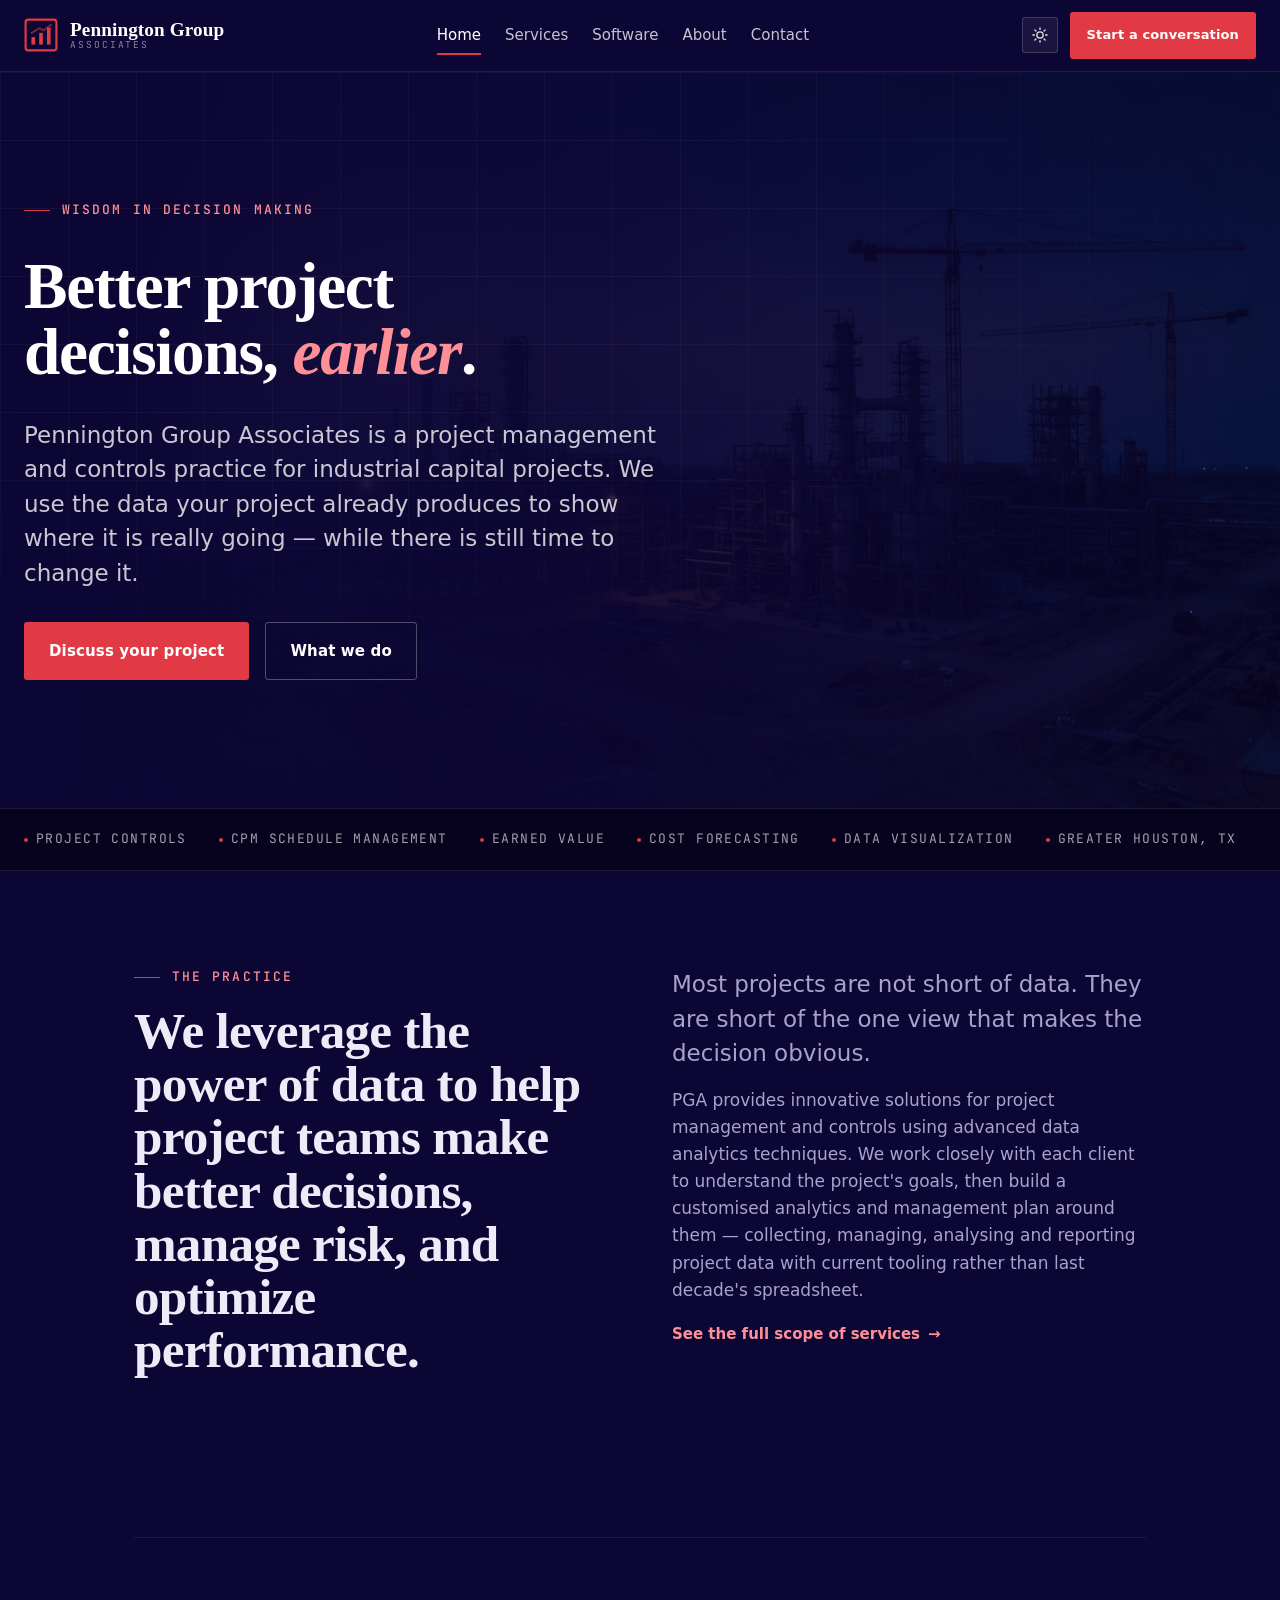
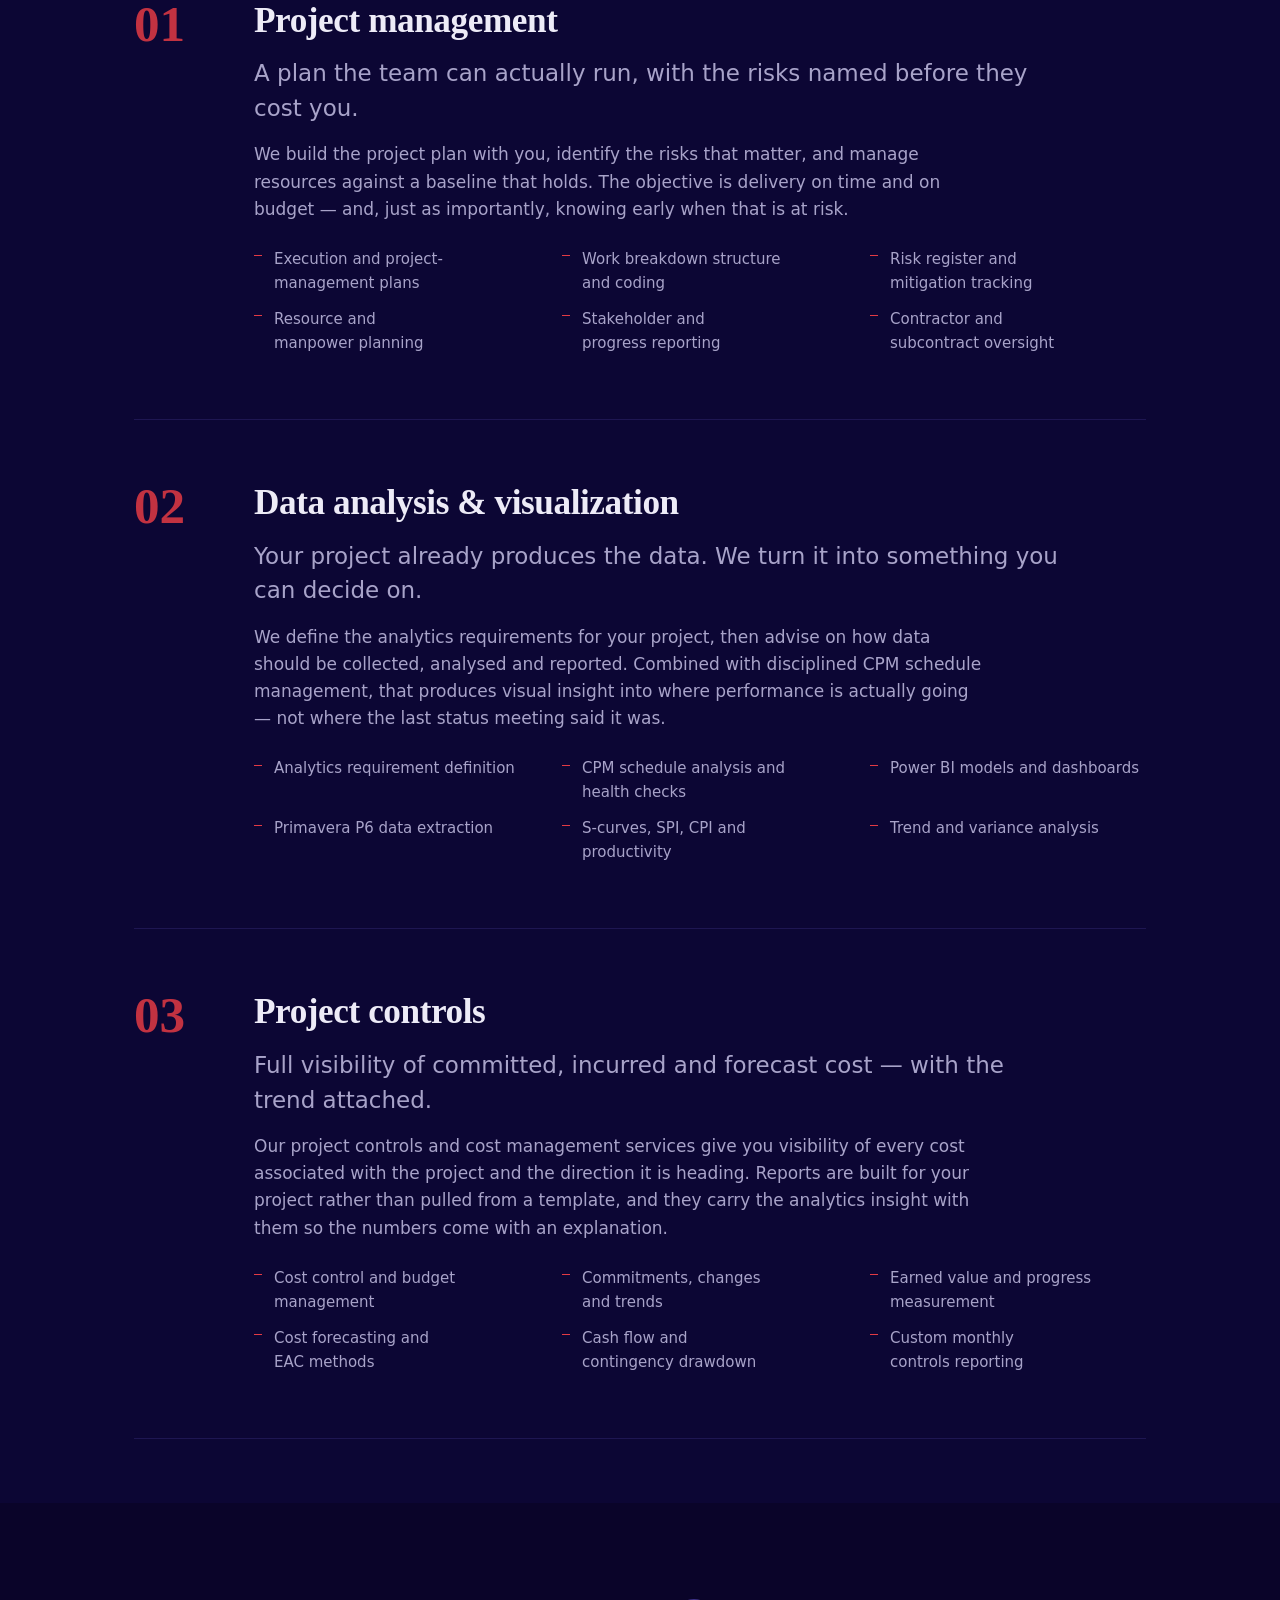
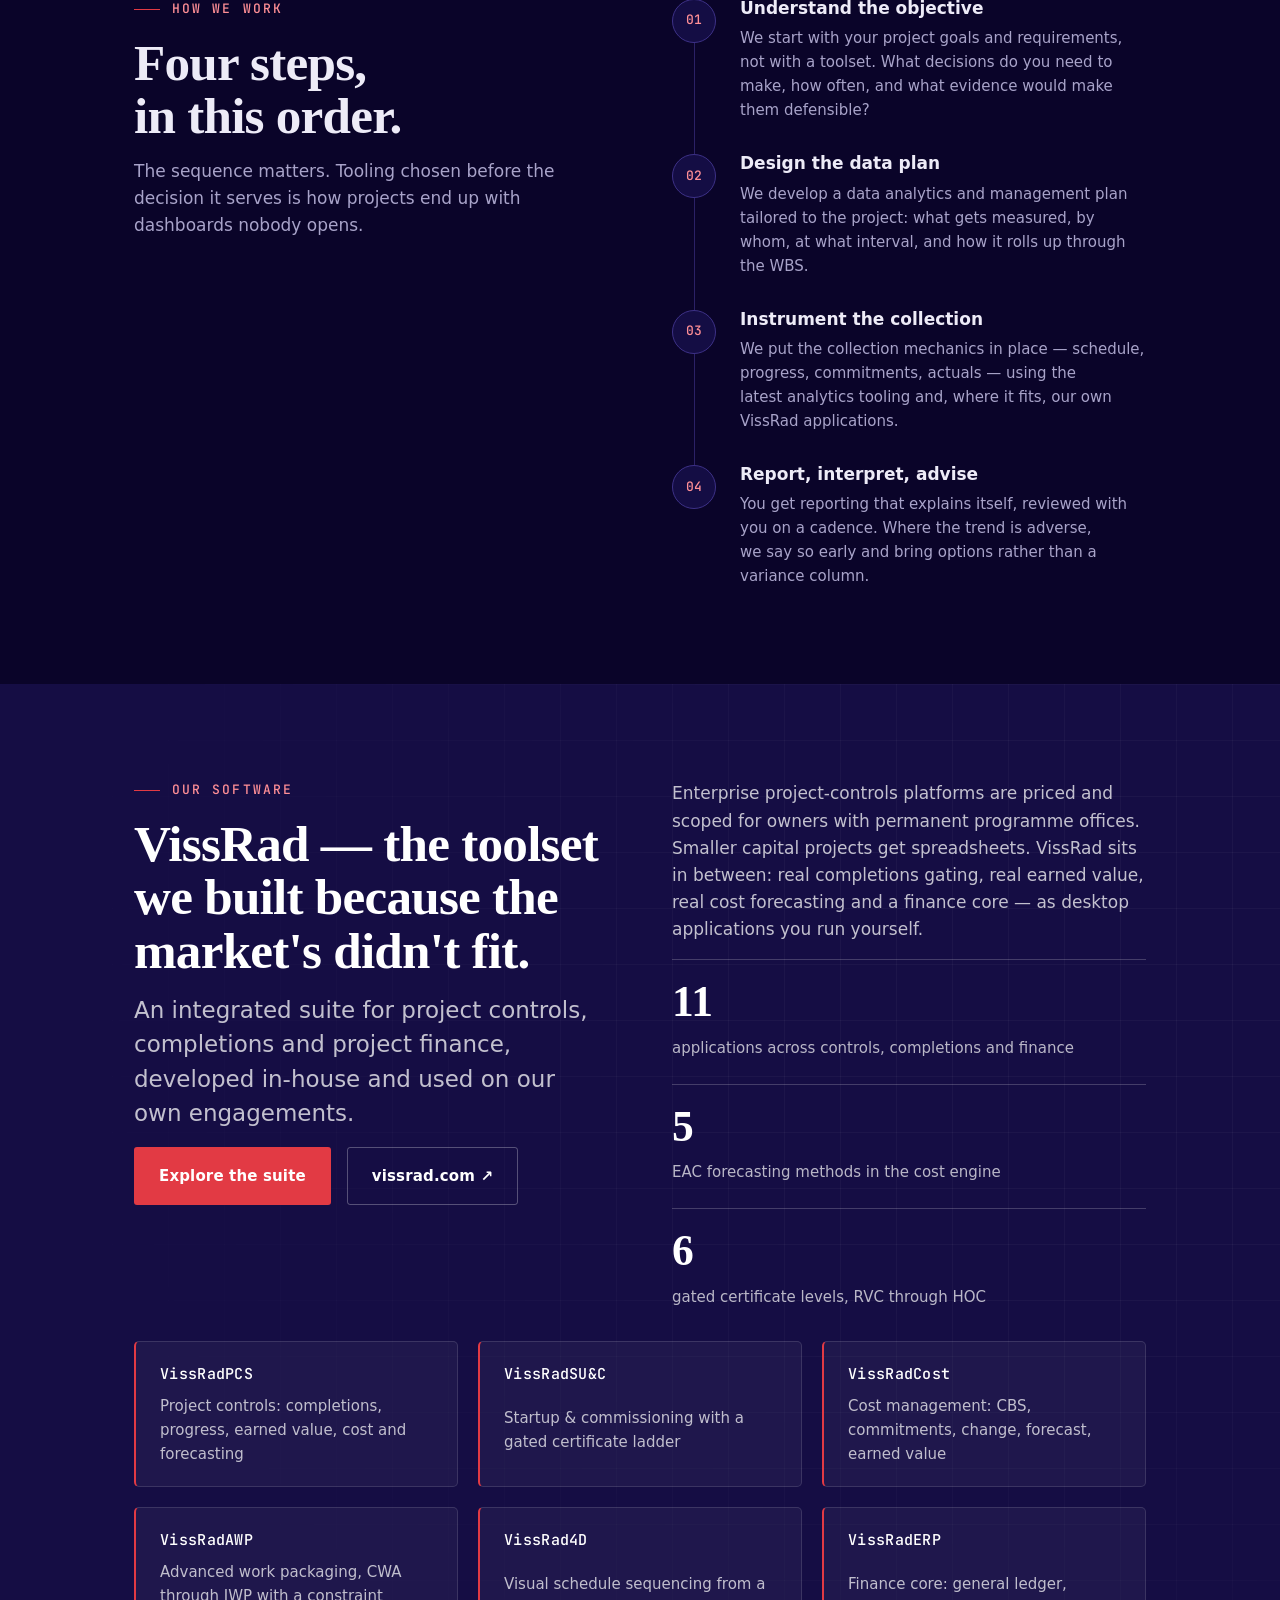
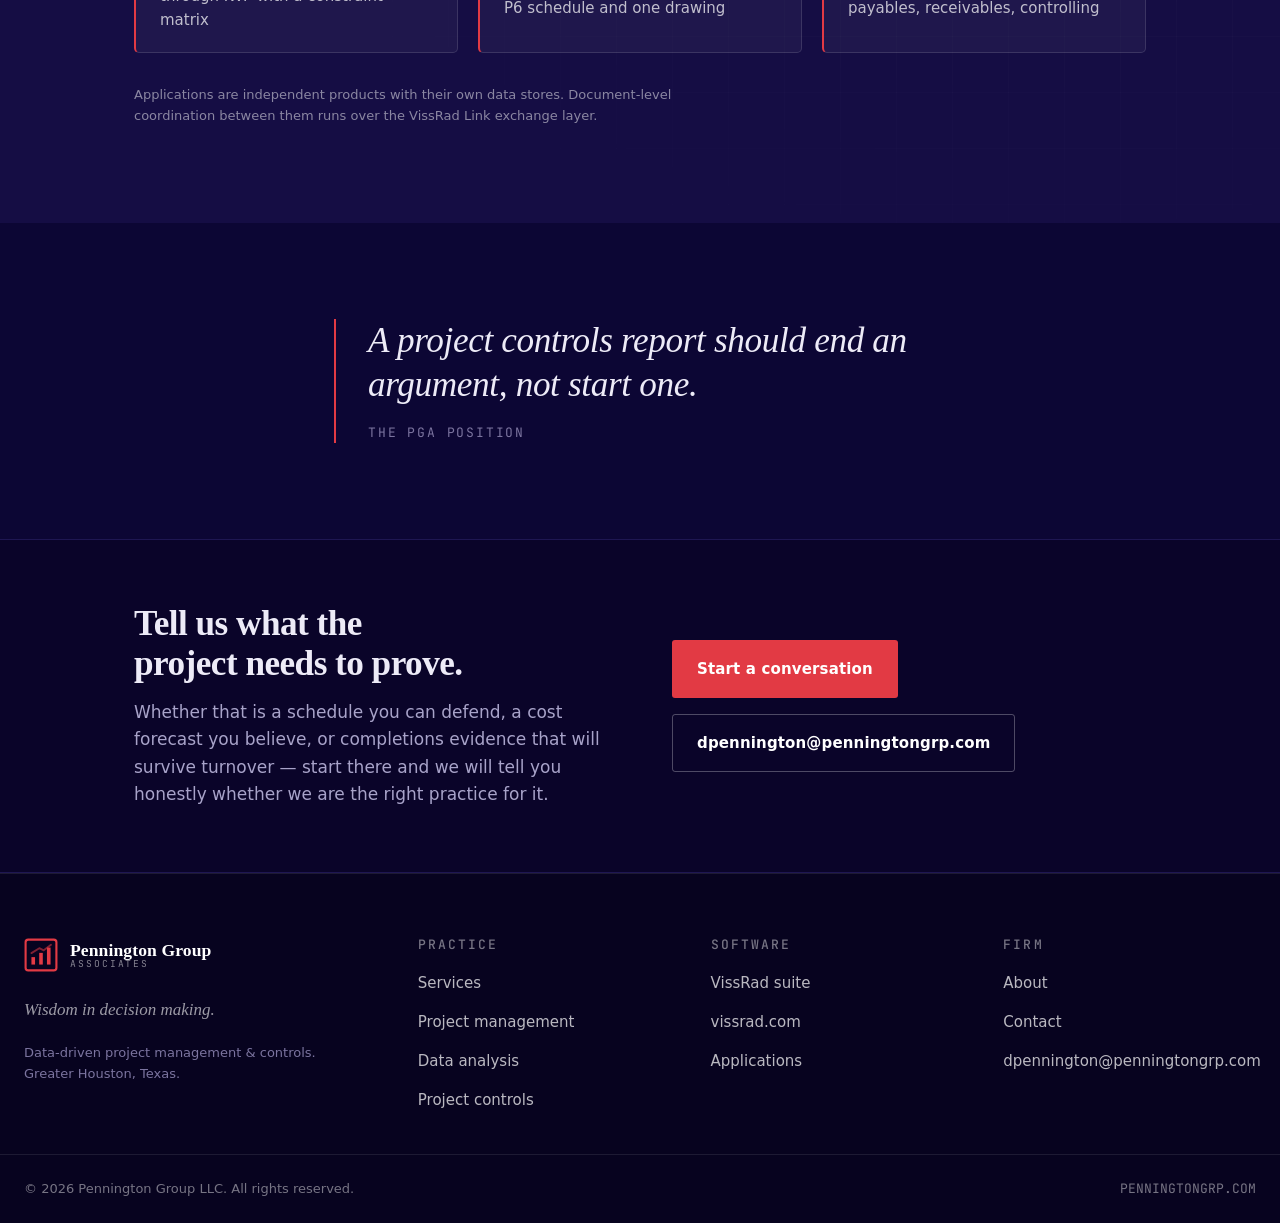
==== index.html @ a00de7aa "Rebuild penningtongrp.com: navy/serif editorial identity, five pages, VissRad section" ====
<!DOCTYPE html>
<html lang="en" data-theme="dark">
<head>
<meta charset="utf-8">
<meta name="viewport" content="width=device-width, initial-scale=1">
<title>Pennington Group Associates — Data-driven project management &amp; controls</title>
<meta name="description" content="Project management, project controls and data analytics for industrial capital projects. Earned value, CPM schedule management, cost forecasting and custom reporting. Greater Houston, Texas.">
<meta name="author" content="Pennington Group Associates">
<meta name="theme-color" content="#0c0634">
<link rel="icon" href="favicon.svg" type="image/svg+xml">
<link rel="canonical" href="https://penningtongrp.com/">
<meta property="og:type" content="website">
<meta property="og:site_name" content="Pennington Group Associates">
<meta property="og:title" content="Pennington Group Associates — Data-driven project management &amp; controls">
<meta property="og:description" content="Project management, project controls and data analytics for industrial capital projects. Earned value, CPM schedule management, cost forecasting and custom reporting. Greater Houston, Texas.">
<meta property="og:url" content="https://penningtongrp.com/">
<meta name="twitter:card" content="summary_large_image">
<script>try{var t=localStorage.getItem('pga-theme');if(t==='light'||t==='dark')document.documentElement.setAttribute('data-theme',t);}catch(e){}</script>
<link rel="preconnect" href="https://api.fontshare.com" crossorigin>
<link rel="preconnect" href="https://fonts.googleapis.com">
<link rel="preconnect" href="https://fonts.gstatic.com" crossorigin>
<link href="https://api.fontshare.com/v2/css?f[]=boska@500,501,700,701&f[]=satoshi@400,500,700&display=swap" rel="stylesheet">
<link href="https://fonts.googleapis.com/css2?family=JetBrains+Mono:wght@400;500&display=swap" rel="stylesheet">
<link rel="stylesheet" href="assets/css/base.css">
<link rel="stylesheet" href="assets/css/style.css">
</head>
<body>
<a class="sr-only" href="#main">Skip to content</a>
<header class="header">
  <div class="wrap header__inner">
    <a class="logo" href="index.html" aria-label="Pennington Group Associates — home">
      <svg class="logo__mark" viewBox="0 0 32 32" fill="none" aria-hidden="true"><rect x="1.5" y="1.5" width="29" height="29" rx="2.5" stroke="currentColor" stroke-width="2"/><rect x="7" y="18" width="3.4" height="7" fill="currentColor"/><rect x="14.3" y="14" width="3.4" height="11" fill="currentColor"/><rect x="21.6" y="9" width="3.4" height="16" fill="currentColor"/><path d="M7 14.2 14.4 9.6 18.6 11.6 25.4 6.4" stroke="currentColor" stroke-width="1.8" stroke-linecap="round" stroke-linejoin="round" opacity="0.55"/></svg>
      <span class="logo__type">
        <span class="logo__name">Pennington Group</span>
        <span class="logo__sub">Associates</span>
      </span>
    </a>
    <nav class="nav" aria-label="Primary"><a href="index.html" aria-current="page">Home</a><a href="services.html">Services</a><a href="software.html">Software</a><a href="about.html">About</a><a href="contact.html">Contact</a></nav>
    <div class="header__actions">
      <button class="icon-btn" type="button" data-theme-toggle aria-label="Switch between dark and light theme"><svg width="17" height="17" viewBox="0 0 24 24" fill="none" stroke="currentColor" stroke-width="2" stroke-linecap="round" aria-hidden="true"><circle cx="12" cy="12" r="4.2"/><path d="M12 2v2.4M12 19.6V22M2 12h2.4M19.6 12H22M4.9 4.9l1.7 1.7M17.4 17.4l1.7 1.7M19.1 4.9l-1.7 1.7M6.6 17.4l-1.7 1.7"/></svg></button>
      <button class="icon-btn burger" type="button" data-burger aria-expanded="false" aria-label="Open menu">
        <svg width="17" height="17" viewBox="0 0 24 24" fill="none" stroke="currentColor" stroke-width="2" stroke-linecap="round" aria-hidden="true"><path d="M3 6h18M3 12h18M3 18h18"/></svg>
      </button>
      <a class="btn btn--primary btn--sm" href="contact.html">Start a conversation</a>
    </div>
  </div>
  <div class="drawer" data-drawer data-open="false">
    <div class="wrap">
      <a href="index.html" aria-current="page">Home</a><a href="services.html">Services</a><a href="software.html">Software</a><a href="about.html">About</a><a href="contact.html">Contact</a>
      <a class="btn btn--primary" href="contact.html">Start a conversation</a>
    </div>
  </div>
</header>
<main id="main">

<section class="hero">
  <div class="hero__media"><img src="assets/img/hero.jpg" alt="" width="1600" height="900" fetchpriority="high"></div>
  <div class="wrap">
    <div class="hero__inner">
      <p class="eyebrow">Wisdom in decision making</p>
      <h1 class="hero__title">Better project decisions, <em>earlier</em>.</h1>
      <p class="hero__lede">Pennington Group Associates is a project management and controls
        practice for industrial capital projects. We use the data your project already
        produces to show where it is really going — while there is still time to change it.</p>
      <div class="hero__cta">
        <a class="btn btn--primary" href="contact.html">Discuss your project</a>
        <a class="btn btn--ghost" href="services.html">What we do</a>
      </div>
    </div>
  </div>
</section>

<div class="specstrip">
  <div class="wrap specstrip__inner">
    <span>Project controls</span>
    <span>CPM schedule management</span>
    <span>Earned value</span>
    <span>Cost forecasting</span>
    <span>Data visualization</span>
    <span>Greater Houston, TX</span>
  </div>
</div>

<section class="section">
  <div class="wrap wrap--default split split--top">
    <div class="stack reveal">
      <p class="eyebrow">The practice</p>
      <h2 class="h-1">We leverage the power of data to help project teams make better
        decisions, manage risk, and optimize performance.</h2>
    </div>
    <div class="stack reveal">
      <p class="lede">Most projects are not short of data. They are short of the one view that
        makes the decision obvious.</p>
      <p class="body-muted">PGA provides innovative solutions for project management and controls
        using advanced data analytics techniques. We work closely with each client to understand
        the project's goals, then build a customised analytics and management plan around them —
        collecting, managing, analysing and reporting project data with current tooling rather
        than last decade's spreadsheet.</p>
      <p><a class="arrow-link" href="services.html">See the full scope of services</a></p>
    </div>
  </div>
</section>

<section class="section--tight">
  <div class="wrap wrap--default">
    <div class="pillars">
      <article class="pillar reveal" id="project-management">
        <div class="pillar__num mono">01</div>
        <div class="pillar__body">
          <h2 class="pillar__title">Project management</h2>
          <p class="lede measure-tight">A plan the team can actually run, with the risks named before they cost you.</p>
          <p class="body-muted measure">We build the project plan with you, identify the risks that matter, and manage resources against a baseline that holds. The objective is delivery on time and on budget — and, just as importantly, knowing early when that is at risk.</p>
          <ul class="pillar__list" role="list"><li>Execution and project-management plans</li><li>Work breakdown structure and coding</li><li>Risk register and mitigation tracking</li><li>Resource and manpower planning</li><li>Stakeholder and progress reporting</li><li>Contractor and subcontract oversight</li></ul>
        </div>
      </article>
      <article class="pillar reveal" id="analytics">
        <div class="pillar__num mono">02</div>
        <div class="pillar__body">
          <h2 class="pillar__title">Data analysis &amp; visualization</h2>
          <p class="lede measure-tight">Your project already produces the data. We turn it into something you can decide on.</p>
          <p class="body-muted measure">We define the analytics requirements for your project, then advise on how data should be collected, analysed and reported. Combined with disciplined CPM schedule management, that produces visual insight into where performance is actually going — not where the last status meeting said it was.</p>
          <ul class="pillar__list" role="list"><li>Analytics requirement definition</li><li>CPM schedule analysis and health checks</li><li>Power BI models and dashboards</li><li>Primavera P6 data extraction</li><li>S-curves, SPI, CPI and productivity</li><li>Trend and variance analysis</li></ul>
        </div>
      </article>
      <article class="pillar reveal" id="controls">
        <div class="pillar__num mono">03</div>
        <div class="pillar__body">
          <h2 class="pillar__title">Project controls</h2>
          <p class="lede measure-tight">Full visibility of committed, incurred and forecast cost — with the trend attached.</p>
          <p class="body-muted measure">Our project controls and cost management services give you visibility of every cost associated with the project and the direction it is heading. Reports are built for your project rather than pulled from a template, and they carry the analytics insight with them so the numbers come with an explanation.</p>
          <ul class="pillar__list" role="list"><li>Cost control and budget management</li><li>Commitments, changes and trends</li><li>Earned value and progress measurement</li><li>Cost forecasting and EAC methods</li><li>Cash flow and contingency drawdown</li><li>Custom monthly controls reporting</li></ul>
        </div>
      </article>
    </div>
  </div>
</section>

<section class="section section--panel">
  <div class="wrap wrap--default split split--top">
    <div class="stack reveal">
      <p class="eyebrow">How we work</p>
      <h2 class="h-1">Four steps, in this order.</h2>
      <p class="body-muted measure">The sequence matters. Tooling chosen before the decision it
        serves is how projects end up with dashboards nobody opens.</p>
    </div>
    <div class="steps">
        <div class="step reveal">
          <div class="step__marker"><div class="step__dot">01</div></div>
          <div class="step__body">
            <h3 class="step__title">Understand the objective</h3>
            <p class="small measure">We start with your project goals and requirements, not with a toolset. What decisions do you need to make, how often, and what evidence would make them defensible?</p>
          </div>
        </div>
        <div class="step reveal">
          <div class="step__marker"><div class="step__dot">02</div></div>
          <div class="step__body">
            <h3 class="step__title">Design the data plan</h3>
            <p class="small measure">We develop a data analytics and management plan tailored to the project: what gets measured, by whom, at what interval, and how it rolls up through the WBS.</p>
          </div>
        </div>
        <div class="step reveal">
          <div class="step__marker"><div class="step__dot">03</div></div>
          <div class="step__body">
            <h3 class="step__title">Instrument the collection</h3>
            <p class="small measure">We put the collection mechanics in place — schedule, progress, commitments, actuals — using the latest analytics tooling and, where it fits, our own VissRad applications.</p>
          </div>
        </div>
        <div class="step reveal">
          <div class="step__marker"><div class="step__dot">04</div></div>
          <div class="step__body">
            <h3 class="step__title">Report, interpret, advise</h3>
            <p class="small measure">You get reporting that explains itself, reviewed with you on a cadence. Where the trend is adverse, we say so early and bring options rather than a variance column.</p>
          </div>
        </div>
    </div>
  </div>
</section>

<section class="band section">
  <div class="wrap wrap--default stack-lg">
    <div class="split split--top">
      <div class="stack reveal">
        <p class="eyebrow">Our software</p>
        <h2 class="h-1">VissRad — the toolset we built because the market's didn't fit.</h2>
        <p class="lede">An integrated suite for project controls, completions and project
          finance, developed in-house and used on our own engagements.</p>
        <div class="btn-row">
          <a class="btn btn--primary" href="software.html">Explore the suite</a>
          <a class="btn btn--ghost" href="https://vissrad.com" rel="noopener">vissrad.com &nearr;</a>
        </div>
      </div>
      <div class="stack reveal">
        <p class="body-muted">Enterprise project-controls platforms are priced and scoped for
          owners with permanent programme offices. Smaller capital projects get spreadsheets.
          VissRad sits in between: real completions gating, real earned value, real cost
          forecasting and a finance core — as desktop applications you run yourself.</p>
        <div class="grid grid-3" style="gap:var(--space-6)">
          <div class="stat"><div class="stat__num">11</div><div class="stat__label">applications across controls, completions and finance</div></div>
          <div class="stat"><div class="stat__num">5</div><div class="stat__label">EAC forecasting methods in the cost engine</div></div>
          <div class="stat"><div class="stat__num">6</div><div class="stat__label">gated certificate levels, RVC through HOC</div></div>
        </div>
      </div>
    </div>
    <div class="mods reveal">
      <div class="mod"><span class="mod__name">VissRadPCS</span><span class="mod__role">Project controls: completions, progress, earned value, cost and forecasting</span></div>
      <div class="mod"><span class="mod__name">VissRadSU&amp;C</span><span class="mod__role">Startup &amp; commissioning with a gated certificate ladder</span></div>
      <div class="mod"><span class="mod__name">VissRadCost</span><span class="mod__role">Cost management: CBS, commitments, change, forecast, earned value</span></div>
      <div class="mod"><span class="mod__name">VissRadAWP</span><span class="mod__role">Advanced work packaging, CWA through IWP with a constraint matrix</span></div>
      <div class="mod"><span class="mod__name">VissRad4D</span><span class="mod__role">Visual schedule sequencing from a P6 schedule and one drawing</span></div>
      <div class="mod"><span class="mod__name">VissRadERP</span><span class="mod__role">Finance core: general ledger, payables, receivables, controlling</span></div>
    </div>
    <p class="tiny reveal">Applications are independent products with their own data stores.
      Document-level coordination between them runs over the VissRad Link exchange layer.</p>
  </div>
</section>

<section class="section">
  <div class="wrap wrap--narrow reveal">
    <div class="quote">
      <p class="quote__text">A project controls report should end an argument, not start one.</p>
      <p class="quote__who">The PGA position</p>
    </div>
  </div>
</section>

<section class="cta section--tight">
  <div class="wrap wrap--default split">
    <div class="stack reveal">
      <h2 class="h-2">Tell us what the project needs to prove.</h2>
      <p class="body-muted">Whether that is a schedule you can defend, a cost forecast you
        believe, or completions evidence that will survive turnover — start there and we will
        tell you honestly whether we are the right practice for it.</p>
    </div>
    <div class="btn-row reveal" style="align-items:center">
      <a class="btn btn--primary" href="contact.html">Start a conversation</a>
      <a class="btn btn--ghost" href="mailto:dpennington@penningtongrp.com">dpennington@penningtongrp.com</a>
    </div>
  </div>
</section>

</main>
<footer class="footer">
  <div class="wrap footer__grid">
    <div>
      <a class="logo" href="index.html" aria-label="Pennington Group Associates — home">
        <svg class="logo__mark" viewBox="0 0 32 32" fill="none" aria-hidden="true"><rect x="1.5" y="1.5" width="29" height="29" rx="2.5" stroke="currentColor" stroke-width="2"/><rect x="7" y="18" width="3.4" height="7" fill="currentColor"/><rect x="14.3" y="14" width="3.4" height="11" fill="currentColor"/><rect x="21.6" y="9" width="3.4" height="16" fill="currentColor"/><path d="M7 14.2 14.4 9.6 18.6 11.6 25.4 6.4" stroke="currentColor" stroke-width="1.8" stroke-linecap="round" stroke-linejoin="round" opacity="0.55"/></svg>
        <span class="logo__type">
          <span class="logo__name">Pennington Group</span>
          <span class="logo__sub">Associates</span>
        </span>
      </a>
      <p class="footer__tag">Wisdom in decision making.</p>
      <p class="tiny" style="margin-top:var(--space-5)">Data-driven project management &amp; controls.<br>Greater Houston, Texas.</p>
    </div>
    <div>
      <h4>Practice</h4>
      <ul role="list">
        <li><a href="services.html">Services</a></li>
        <li><a href="services.html#project-management">Project management</a></li>
        <li><a href="services.html#analytics">Data analysis</a></li>
        <li><a href="services.html#controls">Project controls</a></li>
      </ul>
    </div>
    <div>
      <h4>Software</h4>
      <ul role="list">
        <li><a href="software.html">VissRad suite</a></li>
        <li><a href="https://vissrad.com" rel="noopener">vissrad.com</a></li>
        <li><a href="software.html#modules">Applications</a></li>
      </ul>
    </div>
    <div>
      <h4>Firm</h4>
      <ul role="list">
        <li><a href="about.html">About</a></li>
        <li><a href="contact.html">Contact</a></li>
        <li><a href="mailto:dpennington@penningtongrp.com">dpennington@penningtongrp.com</a></li>
      </ul>
    </div>
  </div>
  <div class="wrap footer__base">
    <span>&copy; 2026 Pennington Group LLC. All rights reserved.</span>
    <span class="mono">PENNINGTONGRP.COM</span>
  </div>
</footer>
<script src="assets/js/main.js" defer></script>
</body>
</html>
---- assets/css/base.css ----
/* base.css — Pennington Group Associates */
*,
*::before,
*::after { box-sizing: border-box; margin: 0; padding: 0; }

html {
  -moz-text-size-adjust: none;
  -webkit-text-size-adjust: none;
  text-size-adjust: none;
  -webkit-font-smoothing: antialiased;
  -moz-osx-font-smoothing: grayscale;
  text-rendering: optimizeLegibility;
  scroll-behavior: smooth;
  scroll-padding-top: var(--space-20);
}

body {
  min-height: 100dvh;
  line-height: 1.6;
  font-family: var(--font-body, sans-serif);
  font-size: var(--text-base);
  color: var(--color-text);
  background-color: var(--color-bg);
  overflow-x: hidden;
}

img, picture, video, canvas, svg { display: block; max-width: 100%; height: auto; }
ul[role='list'], ol[role='list'] { list-style: none; }
input, button, textarea, select { font: inherit; color: inherit; }

h1, h2, h3, h4, h5, h6 { text-wrap: balance; line-height: 1.14; }
p, li, figcaption { text-wrap: pretty; max-width: 72ch; }

a { color: inherit; }

::selection { background: color-mix(in oklab, var(--color-primary) 30%, transparent); color: var(--color-text); }

:focus-visible { outline: 2px solid var(--color-focus); outline-offset: 3px; border-radius: var(--radius-sm); }

@media (prefers-reduced-motion: reduce) {
  *, *::before, *::after {
    animation-duration: 0.01ms !important;
    animation-iteration-count: 1 !important;
    transition-duration: 0.01ms !important;
    scroll-behavior: auto !important;
  }
}

button { cursor: pointer; background: none; border: none; }
table { border-collapse: collapse; width: 100%; }

a, button, [role='button'], [role='link'], input, textarea, select {
  transition: color var(--transition-interactive), background var(--transition-interactive),
    border-color var(--transition-interactive), box-shadow var(--transition-interactive),
    transform var(--transition-interactive), opacity var(--transition-interactive);
}

.sr-only {
  position: absolute; width: 1px; height: 1px; padding: 0; margin: -1px;
  overflow: hidden; clip: rect(0, 0, 0, 0); white-space: nowrap; border-width: 0;
}
---- assets/css/style.css ----
/* ==========================================================================
   Pennington Group Associates — site styles
   Art direction: the analyst's report. Deep indigo-navy taken from the firm's
   own mark, a high-contrast serif for authority, hairline rules, numbered
   editorial sections, monospaced data labels. One crimson accent.
   ========================================================================== */

:root {
  /* Type scale */
  --text-xs: clamp(0.75rem, 0.7rem + 0.25vw, 0.8125rem);
  --text-sm: clamp(0.875rem, 0.8rem + 0.2vw, 0.9375rem);
  --text-base: clamp(1rem, 0.96rem + 0.2vw, 1.0625rem);
  --text-lg: clamp(1.125rem, 1rem + 0.6vw, 1.4375rem);
  --text-xl: clamp(1.5rem, 1.2rem + 1.25vw, 2.25rem);
  --text-2xl: clamp(2rem, 1.2rem + 2.5vw, 3.3rem);
  --text-3xl: clamp(2.4rem, 1.2rem + 3.6vw, 4.4rem);

  /* Spacing */
  --space-1: 0.25rem;  --space-2: 0.5rem;   --space-3: 0.75rem;
  --space-4: 1rem;     --space-5: 1.25rem;  --space-6: 1.5rem;
  --space-8: 2rem;     --space-10: 2.5rem;  --space-12: 3rem;
  --space-16: 4rem;    --space-20: 5rem;    --space-24: 6rem;
  --space-32: 8rem;

  /* Radius / motion */
  --radius-sm: 0.1875rem;
  --radius-md: 0.3125rem;
  --radius-lg: 0.5rem;
  --radius-full: 9999px;
  --transition-interactive: 180ms cubic-bezier(0.16, 1, 0.3, 1);

  /* Widths */
  --content-narrow: 660px;
  --content-default: 1060px;
  --content-wide: 1300px;

  /* Fonts */
  --font-display: 'Boska', 'Iowan Old Style', Georgia, serif;
  --font-body: 'Satoshi', 'Segoe UI', system-ui, sans-serif;
  --font-mono: 'JetBrains Mono', ui-monospace, monospace;

  /* The firm's navy, sampled from its own mark. Used for permanent chassis. */
  --navy: #0c0634;
  --navy-deep: #07031f;
  --navy-raised: #150d44;
}

/* ---------- Dark (brand default) ---------- */
:root,
[data-theme='dark'] {
  --color-bg: #0c0634;
  --color-surface: #140d44;
  --color-surface-2: #1a1152;
  --color-surface-offset: #0a0429;
  --color-border: #2b2166;
  --color-border-strong: #3d3187;
  --color-divider: #1e1652;
  --color-text: #edebf7;
  --color-text-muted: #a8a3c9;
  --color-text-faint: #7b749f;
  --color-text-inverse: #0c0634;
  --color-primary: #e23a44;
  --color-primary-hover: #f0555e;
  --color-on-primary: #ffffff;
  --color-accent-text: #ff8f96;
  --color-focus: #ff8f96;
  --color-good: #52c08a;
  --color-slate: #7b8bc4;
  --color-brass: #d9a94a;
  --grid-line: rgba(255, 255, 255, 0.04);
  --img-veil: 0.6;
  --shadow-md: 0 10px 34px rgba(3, 1, 16, 0.55);
}

/* ---------- Light ---------- */
[data-theme='light'] {
  --color-bg: #f7f6f2;
  --color-surface: #ffffff;
  --color-surface-2: #fbfaf6;
  --color-surface-offset: #eeece4;
  --color-border: #d8d4c9;
  --color-border-strong: #bab5a7;
  --color-divider: #e4e1d8;
  --color-text: #0c0634;
  --color-text-muted: #524d78;
  --color-text-faint: #7d789c;
  --color-text-inverse: #ffffff;
  --color-primary: #c62d38;
  --color-primary-hover: #a92028;
  --color-on-primary: #ffffff;
  --color-accent-text: #a92028;
  --color-focus: #c62d38;
  --color-good: #23794f;
  --color-slate: #4d5c92;
  --color-brass: #97701c;
  --grid-line: rgba(12, 6, 52, 0.05);
  --img-veil: 0.48;
  --shadow-md: 0 10px 30px rgba(12, 6, 52, 0.1);
}

/* No prefers-color-scheme fallback by design: dark navy is the brand default
   for every visitor. Light applies only via an explicit toggle. */

/* ==========================================================================
   Primitives
   ========================================================================== */

.wrap { width: 100%; max-width: var(--content-wide); margin-inline: auto; padding-inline: var(--space-6); }
.wrap--default { max-width: var(--content-default); }
.wrap--narrow { max-width: var(--content-narrow); }

section { position: relative; }
.section { padding-block: clamp(var(--space-16), 7.5vw, var(--space-32)); }
.section--tight { padding-block: clamp(var(--space-12), 5vw, var(--space-20)); }
.section--rule { border-top: 1px solid var(--color-divider); }
.section--panel { background: var(--color-surface-offset); }

.stack > * + * { margin-top: var(--space-4); }
.stack-lg > * + * { margin-top: var(--space-8); }
.measure { max-width: 68ch; }
.measure-tight { max-width: 56ch; }

.h-hero, .h-1, .h-2, .h-3 {
  font-family: var(--font-display);
  font-weight: 700;
  line-height: 1.04;
  letter-spacing: -0.015em;
  color: var(--color-text);
}
.h-hero { font-size: var(--text-3xl); }
.h-1 { font-size: var(--text-2xl); }
.h-2 { font-size: var(--text-xl); line-height: 1.12; }
.h-3 {
  font-family: var(--font-body);
  font-size: var(--text-lg);
  font-weight: 700;
  line-height: 1.3;
  letter-spacing: -0.005em;
}
.h-4 {
  font-family: var(--font-body);
  font-size: var(--text-base);
  font-weight: 700;
  letter-spacing: 0.005em;
  color: var(--color-text);
}

.lede { font-size: var(--text-lg); line-height: 1.5; color: var(--color-text-muted); }
.body-muted { color: var(--color-text-muted); }
.small { font-size: var(--text-sm); color: var(--color-text-muted); }
.tiny { font-size: var(--text-xs); color: var(--color-text-faint); }
.mono { font-family: var(--font-mono); }

.eyebrow {
  display: flex;
  align-items: center;
  gap: var(--space-3);
  font-family: var(--font-mono);
  font-size: var(--text-xs);
  font-weight: 500;
  letter-spacing: 0.16em;
  text-transform: uppercase;
  color: var(--color-accent-text);
}
.eyebrow::before {
  content: '';
  width: 26px;
  height: 1px;
  background: var(--color-primary);
  flex: none;
}
.eyebrow--plain::before { display: none; }

.sec-head { max-width: 62ch; }
.sec-head > * + * { margin-top: var(--space-4); }

.link {
  color: var(--color-text);
  text-decoration: none;
  border-bottom: 1px solid var(--color-primary);
  padding-bottom: 1px;
  transition: color var(--transition-interactive);
}
.link:hover { color: var(--color-accent-text); }

.arrow-link {
  display: inline-flex;
  align-items: center;
  gap: var(--space-2);
  font-size: var(--text-sm);
  font-weight: 700;
  color: var(--color-accent-text);
  text-decoration: none;
}
.arrow-link::after { content: '→'; transition: transform var(--transition-interactive); }
.arrow-link:hover::after { transform: translateX(4px); }

/* ---------- Buttons ---------- */
.btn {
  display: inline-flex;
  align-items: center;
  justify-content: center;
  gap: var(--space-2);
  padding: var(--space-4) var(--space-6);
  font-family: var(--font-body);
  font-size: var(--text-sm);
  font-weight: 700;
  letter-spacing: 0.01em;
  border: 1px solid transparent;
  border-radius: var(--radius-sm);
  text-decoration: none;
  cursor: pointer;
  transition: background var(--transition-interactive), border-color var(--transition-interactive),
              color var(--transition-interactive), transform var(--transition-interactive);
}
.btn:active { transform: translateY(1px); }
.btn--primary { background: var(--color-primary); color: var(--color-on-primary); }
.btn--primary:hover { background: var(--color-primary-hover); }
.btn--ghost { border-color: rgba(255, 255, 255, 0.28); color: #fff; background: transparent; }
.btn--ghost:hover { border-color: #fff; background: rgba(255, 255, 255, 0.07); }
[data-theme='light'] .btn--ghost { border-color: var(--color-border-strong); color: var(--color-text); }
[data-theme='light'] .btn--ghost:hover { background: var(--color-surface-offset); border-color: var(--color-text); }
.btn--sm { padding: var(--space-3) var(--space-4); font-size: var(--text-xs); }
.btn-row { display: flex; flex-wrap: wrap; gap: var(--space-4); }

.chip {
  display: inline-block;
  padding: 0.28rem 0.6rem;
  font-family: var(--font-mono);
  font-size: var(--text-xs);
  letter-spacing: 0.06em;
  border: 1px solid var(--color-border);
  border-radius: var(--radius-full);
  color: var(--color-text-muted);
}
.chip--accent { border-color: rgba(226, 58, 68, 0.45); color: var(--color-accent-text); }

.grid { display: grid; gap: var(--space-8); }
.grid-2 { grid-template-columns: repeat(auto-fit, minmax(280px, 1fr)); }
.grid-3 { grid-template-columns: repeat(auto-fit, minmax(250px, 1fr)); }
.grid-4 { grid-template-columns: repeat(auto-fit, minmax(200px, 1fr)); }

.card {
  padding: var(--space-8);
  background: var(--color-surface);
  border: 1px solid var(--color-border);
  border-radius: var(--radius-md);
}
.card--flush { padding: 0; background: none; border: none; }

/* Focus visibility */
a:focus-visible, button:focus-visible, input:focus-visible, textarea:focus-visible, select:focus-visible {
  outline: 2px solid var(--color-focus);
  outline-offset: 2px;
}
.sr-only {
  position: absolute; width: 1px; height: 1px; padding: 0;
  margin: -1px; overflow: hidden; clip: rect(0 0 0 0); white-space: nowrap; border: 0;
}
.sr-only:focus {
  position: static; width: auto; height: auto; margin: 0; overflow: visible;
  clip: auto; white-space: normal;
  padding: var(--space-3) var(--space-4); background: var(--color-primary); color: #fff;
}

/* ==========================================================================
   Header — permanent navy chassis in both themes
   ========================================================================== */

.header {
  position: sticky;
  top: 0;
  z-index: 50;
  background: var(--navy);
  border-bottom: 1px solid rgba(255, 255, 255, 0.09);
  transition: box-shadow var(--transition-interactive);
}
.header--scrolled { box-shadow: 0 6px 24px rgba(3, 1, 16, 0.4); }
.header__inner {
  display: flex;
  align-items: center;
  justify-content: space-between;
  gap: var(--space-6);
  min-height: 68px;
  padding-block: var(--space-3);
}
.logo { display: inline-flex; align-items: center; gap: var(--space-3); text-decoration: none; }
.logo__mark { width: 34px; height: 34px; flex: none; color: var(--color-primary); }
.logo__type { display: flex; flex-direction: column; line-height: 1.05; }
.logo__name {
  font-family: var(--font-display);
  font-size: 1.2rem;
  font-weight: 700;
  letter-spacing: 0.005em;
  color: #fff;
}
.logo__sub {
  font-family: var(--font-mono);
  font-size: 0.6rem;
  letter-spacing: 0.2em;
  text-transform: uppercase;
  color: rgba(255, 255, 255, 0.5);
}

.nav { display: flex; align-items: center; gap: var(--space-6); }
.nav a {
  position: relative;
  font-size: var(--text-sm);
  font-weight: 500;
  color: rgba(255, 255, 255, 0.76);
  text-decoration: none;
  padding-block: var(--space-2);
  transition: color var(--transition-interactive);
}
.nav a:hover { color: #fff; }
.nav a[aria-current='page'] { color: #fff; }
.nav a[aria-current='page']::after {
  content: '';
  position: absolute;
  left: 0; right: 0; bottom: 0;
  height: 2px;
  background: var(--color-primary);
}

.header__actions { display: flex; align-items: center; gap: var(--space-3); }
.icon-btn {
  display: inline-flex;
  align-items: center;
  justify-content: center;
  width: 36px; height: 36px;
  background: rgba(255, 255, 255, 0.06);
  border: 1px solid rgba(255, 255, 255, 0.16);
  border-radius: var(--radius-sm);
  color: rgba(255, 255, 255, 0.85);
  cursor: pointer;
  transition: background var(--transition-interactive), color var(--transition-interactive);
}
.icon-btn:hover { background: rgba(255, 255, 255, 0.13); color: #fff; }

.burger { display: none; }
.drawer { display: none; }

@media (max-width: 900px) {
  .nav { display: none; }
  .burger { display: inline-flex; }
  .drawer {
    display: block;
    position: fixed;
    inset: 68px 0 auto 0;
    z-index: 49;
    background: var(--navy);
    border-bottom: 1px solid rgba(255, 255, 255, 0.12);
    padding: var(--space-6) 0 var(--space-8);
    transform: translateY(-120%);
    transition: transform 260ms cubic-bezier(0.16, 1, 0.3, 1);
  }
  .drawer[data-open='true'] { transform: translateY(0); }
  .drawer a {
    display: block;
    padding: var(--space-4) 0;
    font-family: var(--font-display);
    font-size: var(--text-lg);
    color: #fff;
    text-decoration: none;
    border-bottom: 1px solid rgba(255, 255, 255, 0.1);
  }
  .drawer .btn { margin-top: var(--space-6); width: 100%; }
}

/* ==========================================================================
   Hero — navy chassis, editorial serif, faint grid
   ========================================================================== */

.hero {
  position: relative;
  background: var(--navy);
  color: #fff;
  overflow: hidden;
  isolation: isolate;
}
.hero::before {
  content: '';
  position: absolute;
  inset: 0;
  z-index: -2;
  background-image: linear-gradient(var(--grid-line) 1px, transparent 1px),
                    linear-gradient(90deg, var(--grid-line) 1px, transparent 1px);
  background-size: 68px 68px;
  mask-image: radial-gradient(ellipse 90% 70% at 20% 20%, #000 40%, transparent 100%);
}
.hero__media {
  position: absolute;
  inset: 0;
  z-index: -3;
}
.hero__media img { width: 100%; height: 100%; object-fit: cover; }
.hero__media::after {
  content: '';
  position: absolute;
  inset: 0;
  background: linear-gradient(100deg, var(--navy) 12%, rgba(12, 6, 52, 0.9) 46%, rgba(12, 6, 52, 0.55) 100%);
}
.hero__inner {
  display: grid;
  gap: var(--space-8);
  padding-block: clamp(var(--space-20), 12vw, var(--space-32));
  max-width: 46rem;
}
.hero__title {
  font-family: var(--font-display);
  font-size: var(--text-3xl);
  font-weight: 700;
  line-height: 1.02;
  letter-spacing: -0.02em;
  color: #fff;
}
.hero__title em { font-style: italic; color: var(--color-accent-text); }
.hero__lede {
  font-size: var(--text-lg);
  line-height: 1.5;
  color: rgba(255, 255, 255, 0.78);
  max-width: 44ch;
}
.hero__cta { display: flex; flex-wrap: wrap; gap: var(--space-4); }

/* Rule of measure under the hero */
.specstrip {
  background: var(--navy-deep);
  border-block: 1px solid rgba(255, 255, 255, 0.09);
}
.specstrip__inner {
  display: flex;
  flex-wrap: wrap;
  gap: var(--space-3) var(--space-8);
  padding-block: var(--space-5);
}
.specstrip span {
  display: inline-flex;
  align-items: center;
  gap: var(--space-2);
  font-family: var(--font-mono);
  font-size: var(--text-xs);
  letter-spacing: 0.11em;
  text-transform: uppercase;
  color: rgba(255, 255, 255, 0.62);
}
.specstrip span::before {
  content: '';
  width: 4px; height: 4px;
  border-radius: 50%;
  background: var(--color-primary);
  flex: none;
}

/* ==========================================================================
   Pillar — the numbered editorial row. PGA's signature block.
   ========================================================================== */

.pillars { border-top: 1px solid var(--color-divider); }
.pillar {
  display: grid;
  grid-template-columns: 5.5rem 1fr;
  gap: var(--space-6) var(--space-8);
  padding-block: clamp(var(--space-10), 5vw, var(--space-16));
  border-bottom: 1px solid var(--color-divider);
}
.pillar__num {
  font-family: var(--font-display);
  font-size: clamp(2.4rem, 4vw, 3.6rem);
  font-weight: 700;
  line-height: 0.85;
  color: var(--color-primary);
  opacity: 0.85;
}
.pillar__body > * + * { margin-top: var(--space-4); }
.pillar__title {
  font-family: var(--font-display);
  font-size: var(--text-xl);
  font-weight: 700;
  line-height: 1.1;
  letter-spacing: -0.012em;
  color: var(--color-text);
}
.pillar__list {
  display: grid;
  grid-template-columns: repeat(auto-fit, minmax(230px, 1fr));
  gap: var(--space-3) var(--space-8);
  margin-top: var(--space-6);
  list-style: none;
}
.pillar__list li {
  position: relative;
  padding-left: var(--space-5);
  font-size: var(--text-sm);
  color: var(--color-text-muted);
}
.pillar__list li::before {
  content: '';
  position: absolute;
  left: 0; top: 0.55em;
  width: 8px; height: 1px;
  background: var(--color-primary);
}

@media (max-width: 640px) {
  .pillar { grid-template-columns: 1fr; gap: var(--space-3); }
  .pillar__num { font-size: 2.2rem; }
}

/* ==========================================================================
   Method — numbered process steps on a connecting rule
   ========================================================================== */

.steps { display: grid; gap: 0; counter-reset: step; }
.step {
  display: grid;
  grid-template-columns: 2.75rem 1fr;
  gap: var(--space-6);
  padding-bottom: var(--space-8);
}
.step:last-child { padding-bottom: 0; }
.step__marker { position: relative; display: flex; justify-content: center; }
.step__dot {
  position: relative;
  z-index: 1;
  width: 2.75rem; height: 2.75rem;
  display: grid;
  place-items: center;
  border-radius: 50%;
  background: var(--color-surface);
  border: 1px solid var(--color-border-strong);
  font-family: var(--font-mono);
  font-size: var(--text-xs);
  font-weight: 500;
  color: var(--color-accent-text);
  flex: none;
}
.step:not(:last-child) .step__marker::after {
  content: '';
  position: absolute;
  top: 2.75rem; bottom: calc(-1 * var(--space-8));
  left: 50%;
  width: 1px;
  background: var(--color-border);
}
.step__body > * + * { margin-top: var(--space-2); }
.step__title { font-size: var(--text-base); font-weight: 700; color: var(--color-text); }

/* ==========================================================================
   Quote / positioning statement
   ========================================================================== */

.quote {
  position: relative;
  padding-left: var(--space-8);
  border-left: 2px solid var(--color-primary);
}
.quote__text {
  font-family: var(--font-display);
  font-size: var(--text-xl);
  font-style: italic;
  font-weight: 500;
  line-height: 1.25;
  letter-spacing: -0.01em;
  color: var(--color-text);
}
.quote__who {
  margin-top: var(--space-4);
  font-family: var(--font-mono);
  font-size: var(--text-xs);
  letter-spacing: 0.14em;
  text-transform: uppercase;
  color: var(--color-text-faint);
}

/* ==========================================================================
   Stats — serif numerals
   ========================================================================== */

.stat__num {
  font-family: var(--font-display);
  font-size: clamp(2rem, 3.4vw, 2.9rem);
  font-weight: 700;
  line-height: 1;
  color: var(--color-text);
}
.stat__label {
  margin-top: var(--space-3);
  font-size: var(--text-sm);
  color: var(--color-text-muted);
}
.stat { padding-top: var(--space-5); border-top: 1px solid var(--color-border); }

/* ==========================================================================
   Split layouts
   ========================================================================== */

.split {
  display: grid;
  grid-template-columns: repeat(auto-fit, minmax(320px, 1fr));
  gap: clamp(var(--space-8), 5vw, var(--space-20));
  align-items: center;
}
.split--top { align-items: start; }
.figframe {
  position: relative;
  border: 1px solid var(--color-border);
  border-radius: var(--radius-md);
  overflow: hidden;
  background: var(--color-surface-offset);
}
.figframe img { width: 100%; }
.figframe figcaption {
  padding: var(--space-3) var(--space-4);
  border-top: 1px solid var(--color-border);
  font-family: var(--font-mono);
  font-size: var(--text-xs);
  letter-spacing: 0.06em;
  color: var(--color-text-faint);
  background: var(--color-surface);
}

/* ==========================================================================
   Software band — the VissRad section. Dark navy inside light pages too.
   ========================================================================== */

.band {
  position: relative;
  background: var(--navy-raised);
  color: #fff;
  overflow: hidden;
  isolation: isolate;
}
.band::before {
  content: '';
  position: absolute;
  inset: 0;
  z-index: -1;
  background-image: linear-gradient(rgba(255, 255, 255, 0.035) 1px, transparent 1px),
                    linear-gradient(90deg, rgba(255, 255, 255, 0.035) 1px, transparent 1px);
  background-size: 56px 56px;
  mask-image: radial-gradient(ellipse 80% 80% at 80% 30%, #000 30%, transparent 100%);
}
.band .h-1, .band .h-2, .band .h-3, .band .h-4 { color: #fff; }
.band .lede, .band .body-muted, .band .small { color: rgba(255, 255, 255, 0.74); }
.band .tiny { color: rgba(255, 255, 255, 0.5); }
.band .eyebrow { color: var(--color-accent-text); }
.band .card {
  background: rgba(255, 255, 255, 0.045);
  border-color: rgba(255, 255, 255, 0.14);
}
.band .chip { border-color: rgba(255, 255, 255, 0.22); color: rgba(255, 255, 255, 0.75); }
.band .stat { border-top-color: rgba(255, 255, 255, 0.2); }
.band .stat__num { color: #fff; }
.band .stat__label { color: rgba(255, 255, 255, 0.7); }

/* Module list inside the software band */
.mods { display: grid; grid-template-columns: repeat(auto-fit, minmax(268px, 1fr)); gap: var(--space-5); }
.mod {
  display: grid;
  gap: var(--space-2);
  padding: var(--space-5) var(--space-6);
  background: rgba(255, 255, 255, 0.045);
  border: 1px solid rgba(255, 255, 255, 0.13);
  border-radius: var(--radius-md);
  border-left: 2px solid var(--color-primary);
}
.mod__name {
  font-family: var(--font-mono);
  font-size: var(--text-sm);
  font-weight: 500;
  letter-spacing: 0.02em;
  color: #fff;
}
.mod__role { font-size: var(--text-sm); color: rgba(255, 255, 255, 0.72); }

/* ==========================================================================
   Contact form
   ========================================================================== */

.form { display: grid; gap: var(--space-5); }
.form__row { display: grid; grid-template-columns: repeat(auto-fit, minmax(220px, 1fr)); gap: var(--space-5); }
.field { display: grid; gap: var(--space-2); }
.field label { font-size: var(--text-sm); font-weight: 700; color: var(--color-text); }
.field input, .field textarea, .field select {
  padding: var(--space-3) var(--space-4);
  background: var(--color-surface);
  border: 1px solid var(--color-border);
  border-radius: var(--radius-sm);
  font-size: var(--text-base);
  color: var(--color-text);
  transition: border-color var(--transition-interactive);
}
.field input:hover, .field textarea:hover, .field select:hover { border-color: var(--color-border-strong); }
.field textarea { min-height: 8rem; resize: vertical; }
.field__hint { font-size: var(--text-xs); color: var(--color-text-faint); }
.form__status { font-size: var(--text-sm); color: var(--color-accent-text); min-height: 1.4em; }

/* ==========================================================================
   Page head (inner pages)
   ========================================================================== */

.pagehead {
  background: var(--navy);
  color: #fff;
  position: relative;
  overflow: hidden;
  isolation: isolate;
}
.pagehead::before {
  content: '';
  position: absolute;
  inset: 0;
  z-index: -1;
  background-image: linear-gradient(var(--grid-line) 1px, transparent 1px),
                    linear-gradient(90deg, var(--grid-line) 1px, transparent 1px);
  background-size: 60px 60px;
  mask-image: radial-gradient(ellipse 80% 90% at 15% 10%, #000 40%, transparent 100%);
}
.pagehead__inner { padding-block: clamp(var(--space-16), 8vw, var(--space-24)); max-width: 44rem; }
.pagehead .h-hero { color: #fff; font-size: var(--text-2xl); }
.pagehead .lede { color: rgba(255, 255, 255, 0.76); }
.pagehead > .wrap > .pagehead__inner > * + * { margin-top: var(--space-5); }

/* ==========================================================================
   Callout
   ========================================================================== */

.callout {
  padding: var(--space-6) var(--space-8);
  background: var(--color-surface);
  border: 1px solid var(--color-border);
  border-left: 2px solid var(--color-primary);
  border-radius: var(--radius-sm);
}
.callout--neutral { border-left-color: var(--color-border-strong); }

/* ==========================================================================
   Footer — permanent navy chassis
   ========================================================================== */

.footer {
  background: var(--navy-deep);
  color: rgba(255, 255, 255, 0.72);
  border-top: 1px solid rgba(255, 255, 255, 0.09);
}
.footer__grid {
  display: grid;
  grid-template-columns: minmax(240px, 1.4fr) repeat(auto-fit, minmax(150px, 1fr));
  gap: var(--space-10);
  padding-block: var(--space-16) var(--space-10);
}
.footer h4 {
  font-family: var(--font-mono);
  font-size: var(--text-xs);
  font-weight: 500;
  letter-spacing: 0.16em;
  text-transform: uppercase;
  color: rgba(255, 255, 255, 0.45);
  margin-bottom: var(--space-4);
}
.footer a { color: rgba(255, 255, 255, 0.72); text-decoration: none; font-size: var(--text-sm); }
.footer a:hover { color: #fff; }
.footer ul { list-style: none; display: grid; gap: var(--space-3); }
.footer__tag {
  font-family: var(--font-display);
  font-style: italic;
  font-size: var(--text-base);
  color: rgba(255, 255, 255, 0.6);
  margin-top: var(--space-4);
  max-width: 34ch;
}
.footer__base {
  display: flex;
  flex-wrap: wrap;
  justify-content: space-between;
  gap: var(--space-4);
  padding-block: var(--space-6);
  border-top: 1px solid rgba(255, 255, 255, 0.09);
  font-size: var(--text-xs);
  color: rgba(255, 255, 255, 0.45);
}
.footer .logo__name { font-size: 1.1rem; }

/* ==========================================================================
   CTA
   ========================================================================== */

.cta {
  background: var(--color-surface-offset);
  border-top: 1px solid var(--color-divider);
  border-bottom: 1px solid var(--color-divider);
}

/* ==========================================================================
   Reveal on scroll
   ========================================================================== */

.reveal {
  opacity: 0;
  transform: translateY(14px);
  transition: opacity 620ms cubic-bezier(0.16, 1, 0.3, 1), transform 620ms cubic-bezier(0.16, 1, 0.3, 1);
}
.reveal.is-in { opacity: 1; transform: none; }

@media (prefers-reduced-motion: reduce) {
  *, *::before, *::after {
    animation-duration: 0.01ms !important;
    transition-duration: 0.01ms !important;
    scroll-behavior: auto !important;
  }
  .reveal { opacity: 1; transform: none; }
}
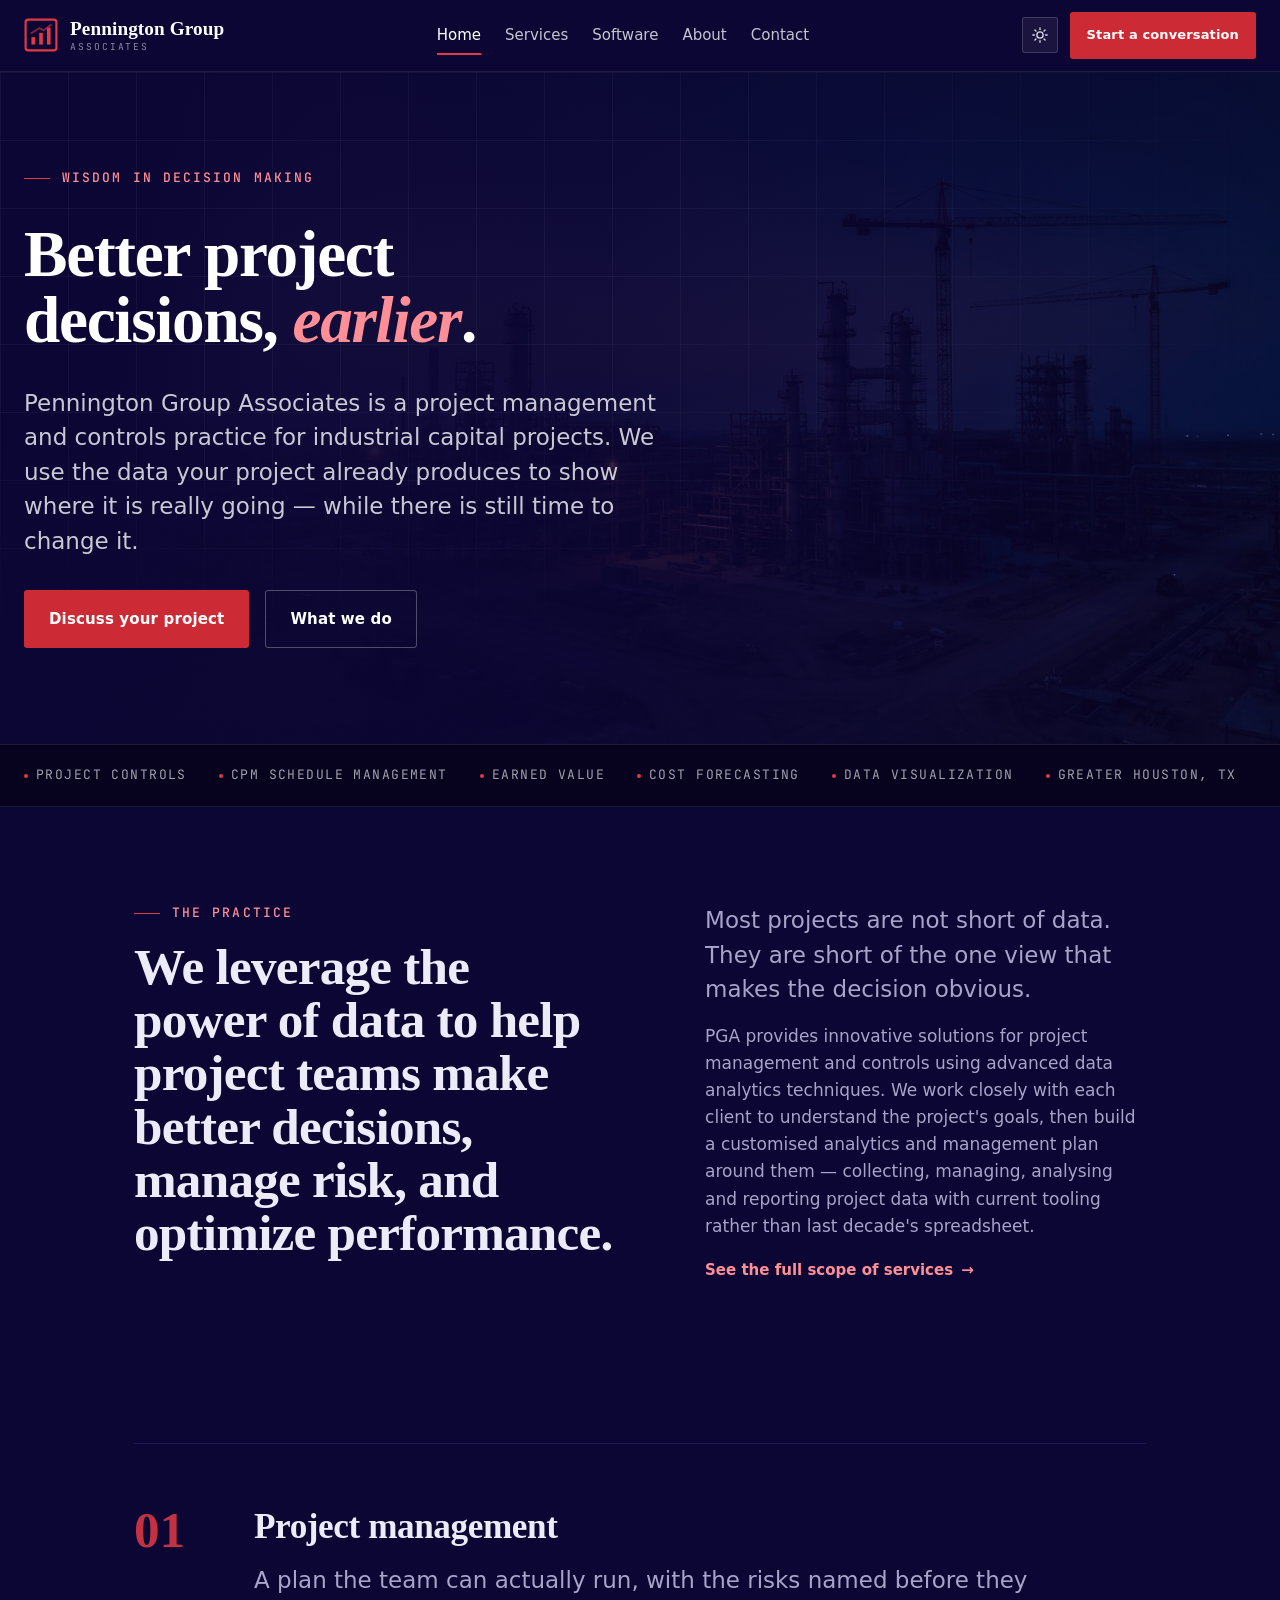
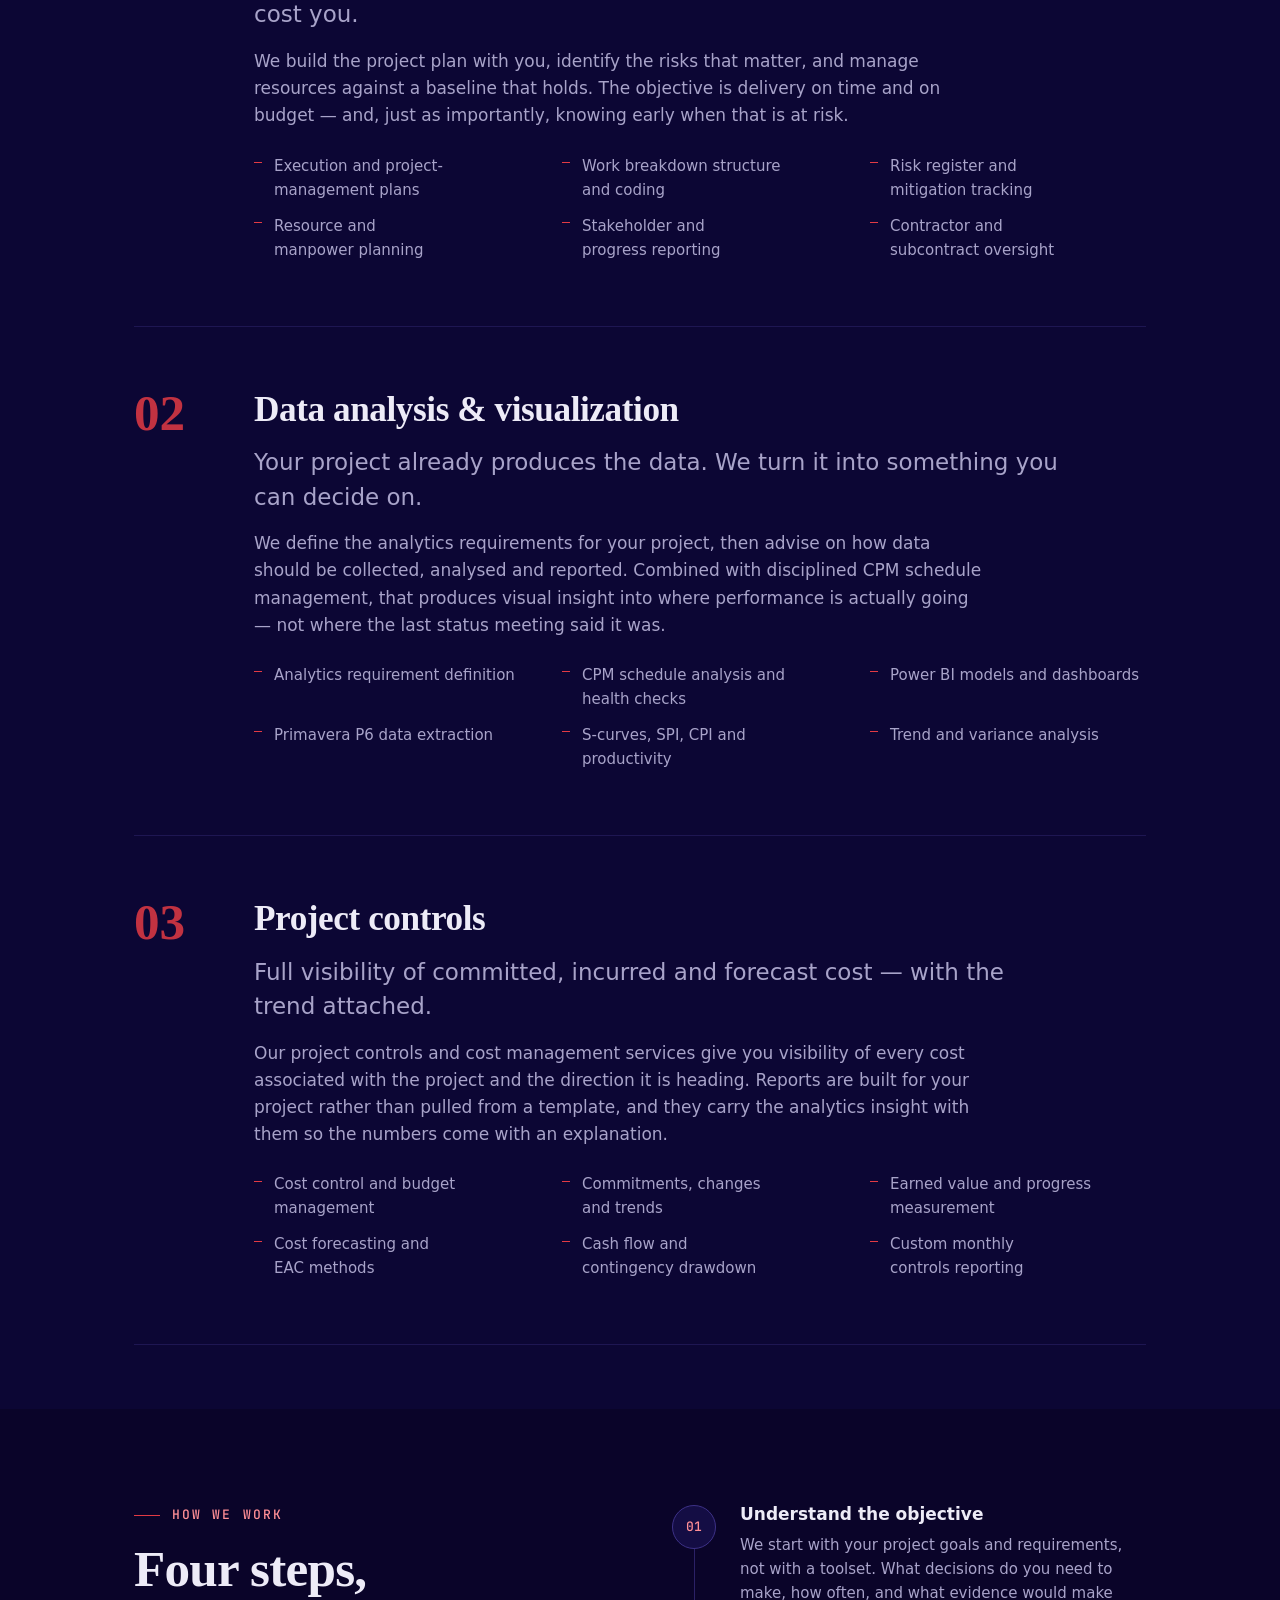
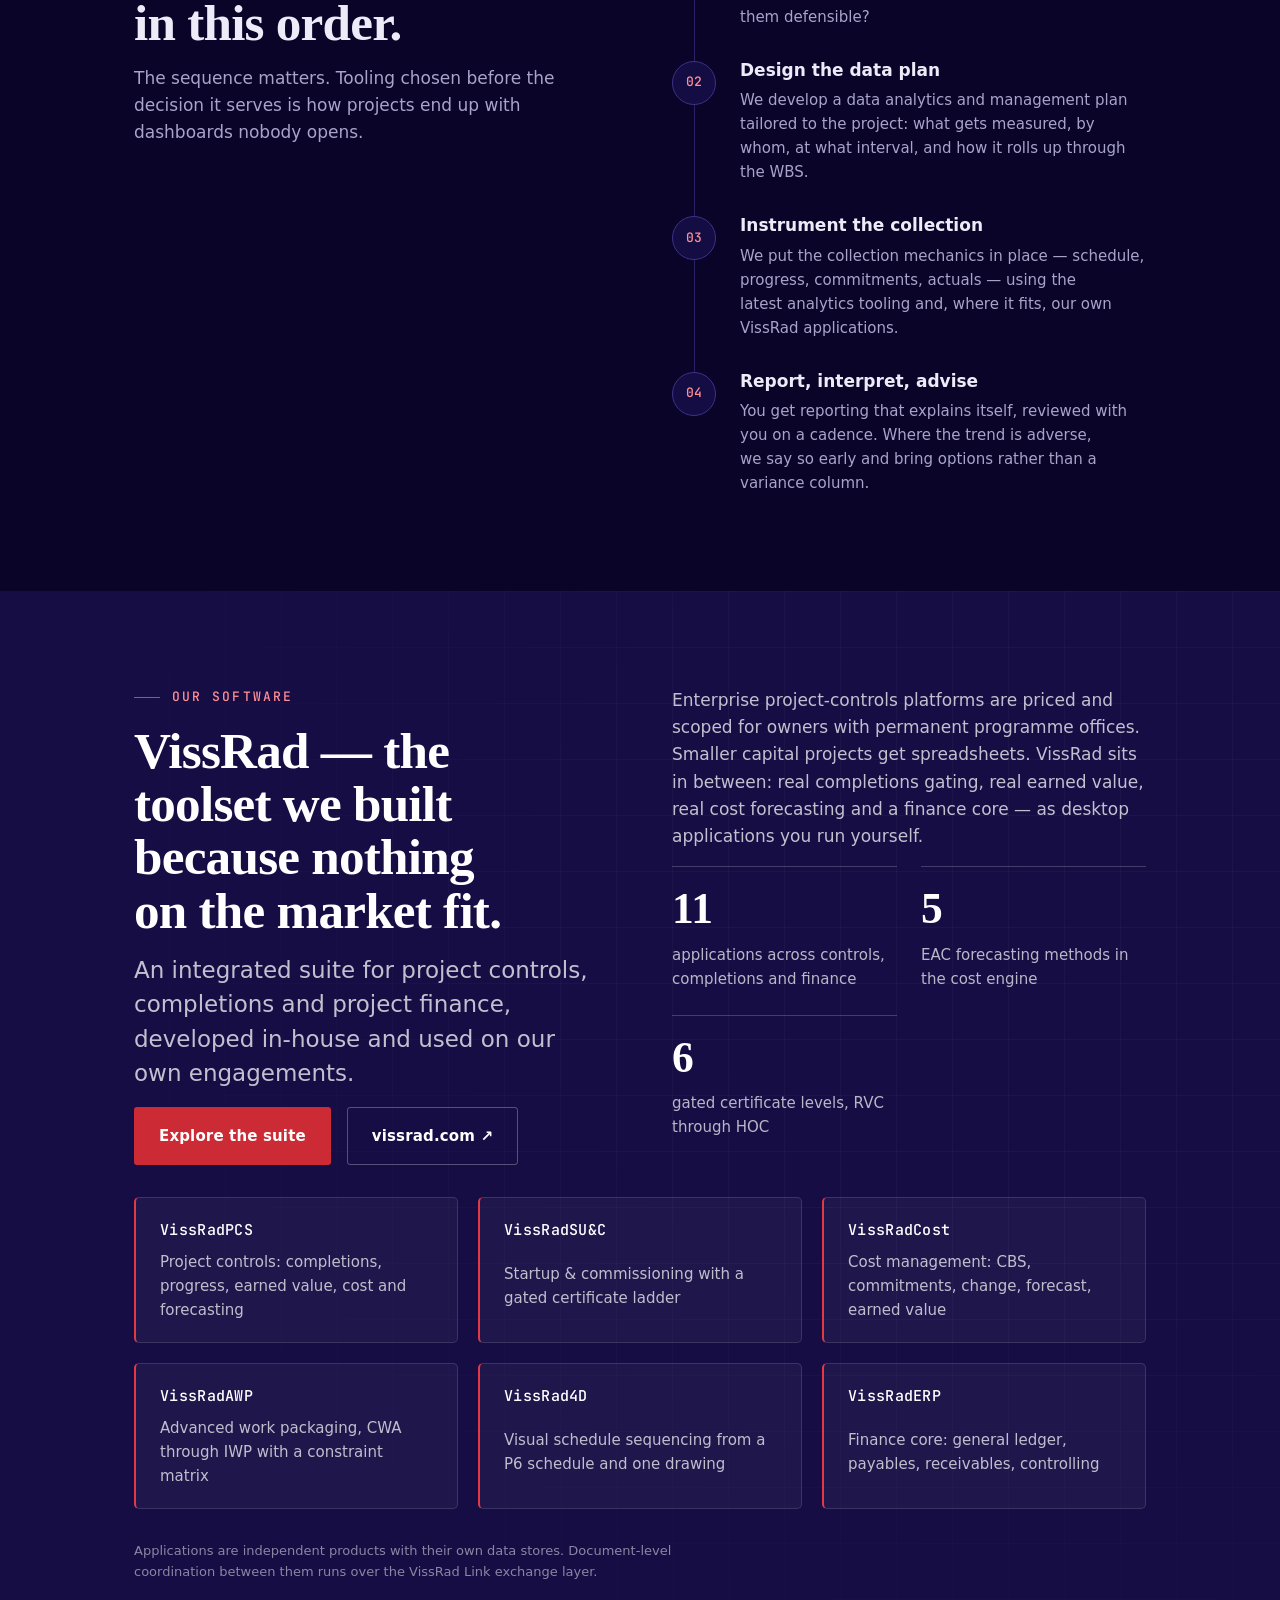
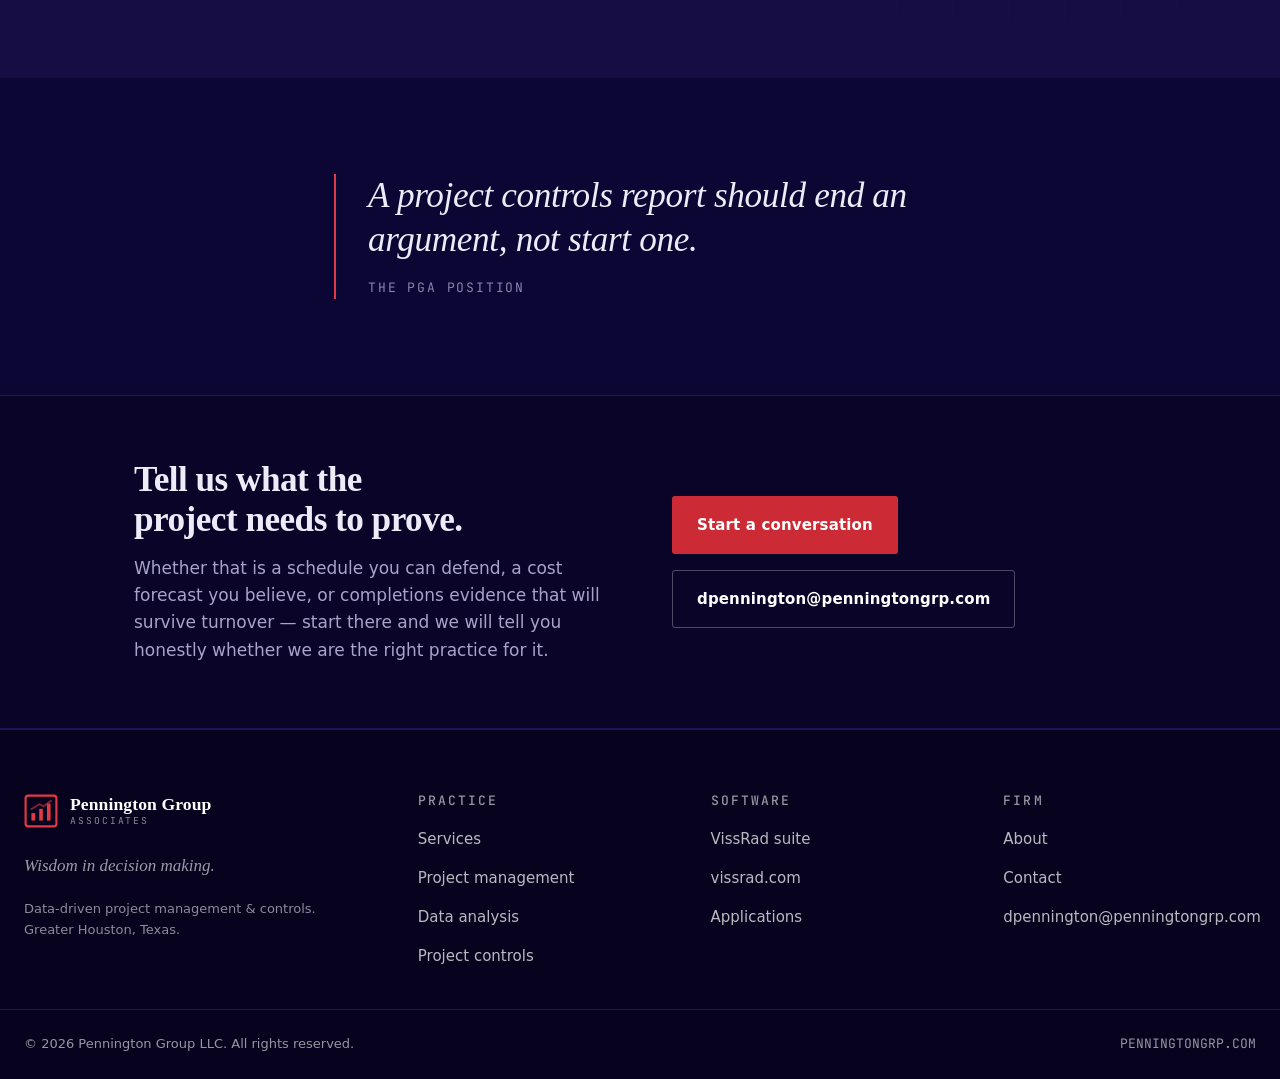
==== commit 414d0c1f: "QA fixes: shrinkable grids, mobile header/footer, chassis colour scope, AA contrast" ====
--- a/index.html
+++ b/index.html
@@ -82,7 +82,7 @@
 </div>
 
 <section class="section">
-  <div class="wrap wrap--default split split--top">
+  <div class="wrap wrap--default split split--lead split--top">
     <div class="stack reveal">
       <p class="eyebrow">The practice</p>
       <h2 class="h-1">We leverage the power of data to help project teams make better
@@ -181,7 +181,7 @@
     <div class="split split--top">
       <div class="stack reveal">
         <p class="eyebrow">Our software</p>
-        <h2 class="h-1">VissRad — the toolset we built because the market's didn't fit.</h2>
+        <h2 class="h-1">VissRad — the toolset we built because nothing on the market fit.</h2>
         <p class="lede">An integrated suite for project controls, completions and project
           finance, developed in-house and used on our own engagements.</p>
         <div class="btn-row">
@@ -194,7 +194,7 @@
           owners with permanent programme offices. Smaller capital projects get spreadsheets.
           VissRad sits in between: real completions gating, real earned value, real cost
           forecasting and a finance core — as desktop applications you run yourself.</p>
-        <div class="grid grid-3" style="gap:var(--space-6)">
+        <div class="statrow">
           <div class="stat"><div class="stat__num">11</div><div class="stat__label">applications across controls, completions and finance</div></div>
           <div class="stat"><div class="stat__num">5</div><div class="stat__label">EAC forecasting methods in the cost engine</div></div>
           <div class="stat"><div class="stat__num">6</div><div class="stat__label">gated certificate levels, RVC through HOC</div></div>
--- a/assets/css/style.css
+++ b/assets/css/style.css
@@ -57,10 +57,12 @@
   --color-divider: #1e1652;
   --color-text: #edebf7;
   --color-text-muted: #a8a3c9;
-  --color-text-faint: #7b749f;
+  --color-text-faint: #8b84b0;
   --color-text-inverse: #0c0634;
   --color-primary: #e23a44;
   --color-primary-hover: #f0555e;
+  --color-btn: #cc2b35;
+  --color-btn-hover: #e23a44;
   --color-on-primary: #ffffff;
   --color-accent-text: #ff8f96;
   --color-focus: #ff8f96;
@@ -83,10 +85,12 @@
   --color-divider: #e4e1d8;
   --color-text: #0c0634;
   --color-text-muted: #524d78;
-  --color-text-faint: #7d789c;
+  --color-text-faint: #625d84;
   --color-text-inverse: #ffffff;
   --color-primary: #c62d38;
   --color-primary-hover: #a92028;
+  --color-btn: #b3232b;
+  --color-btn-hover: #97181f;
   --color-on-primary: #ffffff;
   --color-accent-text: #a92028;
   --color-focus: #c62d38;
@@ -100,6 +104,30 @@
 
 /* No prefers-color-scheme fallback by design: dark navy is the brand default
    for every visitor. Light applies only via an explicit toggle. */
+
+/* --------------------------------------------------------------------------
+   The navy chassis. These regions stay navy in light mode, so they re-declare
+   the token set locally. Without this, accent text and borders resolve against
+   the light page and vanish against the navy.
+   -------------------------------------------------------------------------- */
+.hero,
+.band,
+.pagehead,
+.specstrip,
+.footer {
+  --color-text: #ffffff;
+  --color-text-muted: rgba(255, 255, 255, 0.74);
+  --color-text-faint: rgba(255, 255, 255, 0.54);
+  --color-accent-text: #ff8f96;
+  --color-focus: #ff8f96;
+  --color-surface: rgba(255, 255, 255, 0.045);
+  --color-surface-2: rgba(255, 255, 255, 0.07);
+  --color-border: rgba(255, 255, 255, 0.14);
+  --color-border-strong: rgba(255, 255, 255, 0.3);
+  --color-btn: #cc2b35;
+  --color-btn-hover: #e23a44;
+  --color-primary: #e23a44;
+}
 
 /* ==========================================================================
    Primitives
@@ -214,12 +242,31 @@
               color var(--transition-interactive), transform var(--transition-interactive);
 }
 .btn:active { transform: translateY(1px); }
-.btn--primary { background: var(--color-primary); color: var(--color-on-primary); }
-.btn--primary:hover { background: var(--color-primary-hover); }
+.btn--primary { background: var(--color-btn); color: var(--color-on-primary); }
+.btn--primary:hover { background: var(--color-btn-hover); }
 .btn--ghost { border-color: rgba(255, 255, 255, 0.28); color: #fff; background: transparent; }
 .btn--ghost:hover { border-color: #fff; background: rgba(255, 255, 255, 0.07); }
 [data-theme='light'] .btn--ghost { border-color: var(--color-border-strong); color: var(--color-text); }
 [data-theme='light'] .btn--ghost:hover { background: var(--color-surface-offset); border-color: var(--color-text); }
+/* The navy chassis stays navy in light mode, so ghost buttons on it must stay
+   white. Without this they render navy-on-navy and disappear. */
+[data-theme='light'] .hero .btn--ghost,
+[data-theme='light'] .band .btn--ghost,
+[data-theme='light'] .pagehead .btn--ghost,
+[data-theme='light'] .footer .btn--ghost,
+[data-theme='light'] .specstrip .btn--ghost {
+  border-color: rgba(255, 255, 255, 0.32);
+  color: #fff;
+  background: transparent;
+}
+[data-theme='light'] .hero .btn--ghost:hover,
+[data-theme='light'] .band .btn--ghost:hover,
+[data-theme='light'] .pagehead .btn--ghost:hover,
+[data-theme='light'] .footer .btn--ghost:hover,
+[data-theme='light'] .specstrip .btn--ghost:hover {
+  border-color: #fff;
+  background: rgba(255, 255, 255, 0.1);
+}
 .btn--sm { padding: var(--space-3) var(--space-4); font-size: var(--text-xs); }
 .btn-row { display: flex; flex-wrap: wrap; gap: var(--space-4); }
 
@@ -236,9 +283,9 @@
 .chip--accent { border-color: rgba(226, 58, 68, 0.45); color: var(--color-accent-text); }
 
 .grid { display: grid; gap: var(--space-8); }
-.grid-2 { grid-template-columns: repeat(auto-fit, minmax(280px, 1fr)); }
-.grid-3 { grid-template-columns: repeat(auto-fit, minmax(250px, 1fr)); }
-.grid-4 { grid-template-columns: repeat(auto-fit, minmax(200px, 1fr)); }
+.grid-2 { grid-template-columns: repeat(auto-fit, minmax(min(100%, 280px), 1fr)); }
+.grid-3 { grid-template-columns: repeat(auto-fit, minmax(min(100%, 250px), 1fr)); }
+.grid-4 { grid-template-columns: repeat(auto-fit, minmax(min(100%, 200px), 1fr)); }
 
 .card {
   padding: var(--space-8);
@@ -286,7 +333,7 @@
 }
 .logo { display: inline-flex; align-items: center; gap: var(--space-3); text-decoration: none; }
 .logo__mark { width: 34px; height: 34px; flex: none; color: var(--color-primary); }
-.logo__type { display: flex; flex-direction: column; line-height: 1.05; }
+.logo__type { display: flex; flex-direction: column; line-height: 1.12; }
 .logo__name {
   font-family: var(--font-display);
   font-size: 1.2rem;
@@ -299,7 +346,8 @@
   font-size: 0.6rem;
   letter-spacing: 0.2em;
   text-transform: uppercase;
-  color: rgba(255, 255, 255, 0.5);
+  color: rgba(255, 255, 255, 0.52);
+  margin-top: 2px;
 }
 
 .nav { display: flex; align-items: center; gap: var(--space-6); }
@@ -365,6 +413,9 @@
     border-bottom: 1px solid rgba(255, 255, 255, 0.1);
   }
   .drawer .btn { margin-top: var(--space-6); width: 100%; }
+  /* The call to action lives in the drawer on small screens. */
+  .header__actions > .btn { display: none; }
+  .header__inner { gap: var(--space-4); }
 }
 
 /* ==========================================================================
@@ -403,7 +454,7 @@
 .hero__inner {
   display: grid;
   gap: var(--space-8);
-  padding-block: clamp(var(--space-20), 12vw, var(--space-32));
+  padding-block: clamp(var(--space-16), 9vw, var(--space-24));
   max-width: 46rem;
 }
 .hero__title {
@@ -483,7 +534,7 @@
 }
 .pillar__list {
   display: grid;
-  grid-template-columns: repeat(auto-fit, minmax(230px, 1fr));
+  grid-template-columns: repeat(auto-fit, minmax(min(100%, 230px), 1fr));
   gap: var(--space-3) var(--space-8);
   margin-top: var(--space-6);
   list-style: none;
@@ -597,11 +648,23 @@
 
 .split {
   display: grid;
-  grid-template-columns: repeat(auto-fit, minmax(320px, 1fr));
+  grid-template-columns: repeat(auto-fit, minmax(min(100%, 320px), 1fr));
   gap: clamp(var(--space-8), 5vw, var(--space-20));
   align-items: center;
 }
 .split--top { align-items: start; }
+
+/* Asymmetric lead: give the serif heading column more room to breathe. */
+@media (min-width: 900px) {
+  .split--lead { grid-template-columns: 1.15fr 1fr; }
+}
+
+/* A row of statistics that stays a row on desktop. */
+.statrow {
+  display: grid;
+  grid-template-columns: repeat(auto-fit, minmax(min(100%, 150px), 1fr));
+  gap: var(--space-6);
+}
 .figframe {
   position: relative;
   border: 1px solid var(--color-border);
@@ -655,7 +718,7 @@
 .band .stat__label { color: rgba(255, 255, 255, 0.7); }
 
 /* Module list inside the software band */
-.mods { display: grid; grid-template-columns: repeat(auto-fit, minmax(268px, 1fr)); gap: var(--space-5); }
+.mods { display: grid; grid-template-columns: repeat(auto-fit, minmax(min(100%, 268px), 1fr)); gap: var(--space-5); }
 .mod {
   display: grid;
   gap: var(--space-2);
@@ -679,7 +742,7 @@
    ========================================================================== */
 
 .form { display: grid; gap: var(--space-5); }
-.form__row { display: grid; grid-template-columns: repeat(auto-fit, minmax(220px, 1fr)); gap: var(--space-5); }
+.form__row { display: grid; grid-template-columns: repeat(auto-fit, minmax(min(100%, 220px), 1fr)); gap: var(--space-5); }
 .field { display: grid; gap: var(--space-2); }
 .field label { font-size: var(--text-sm); font-weight: 700; color: var(--color-text); }
 .field input, .field textarea, .field select {
@@ -746,9 +809,17 @@
 }
 .footer__grid {
   display: grid;
-  grid-template-columns: minmax(240px, 1.4fr) repeat(auto-fit, minmax(150px, 1fr));
+  grid-template-columns: minmax(min(100%, 240px), 1.4fr) repeat(auto-fit, minmax(min(100%, 150px), 1fr));
   gap: var(--space-10);
   padding-block: var(--space-16) var(--space-10);
+}
+/* auto-fit still reserves tracks from its px minimum, so collapse explicitly. */
+@media (max-width: 900px) {
+  .footer__grid { grid-template-columns: 1fr 1fr; gap: var(--space-8); }
+  .footer__grid > :first-child { grid-column: 1 / -1; }
+}
+@media (max-width: 460px) {
+  .footer__grid { grid-template-columns: 1fr; }
 }
 .footer h4 {
   font-family: var(--font-mono);
@@ -756,7 +827,7 @@
   font-weight: 500;
   letter-spacing: 0.16em;
   text-transform: uppercase;
-  color: rgba(255, 255, 255, 0.45);
+  color: rgba(255, 255, 255, 0.58);
   margin-bottom: var(--space-4);
 }
 .footer a { color: rgba(255, 255, 255, 0.72); text-decoration: none; font-size: var(--text-sm); }
@@ -778,7 +849,7 @@
   padding-block: var(--space-6);
   border-top: 1px solid rgba(255, 255, 255, 0.09);
   font-size: var(--text-xs);
-  color: rgba(255, 255, 255, 0.45);
+  color: rgba(255, 255, 255, 0.58);
 }
 .footer .logo__name { font-size: 1.1rem; }
 
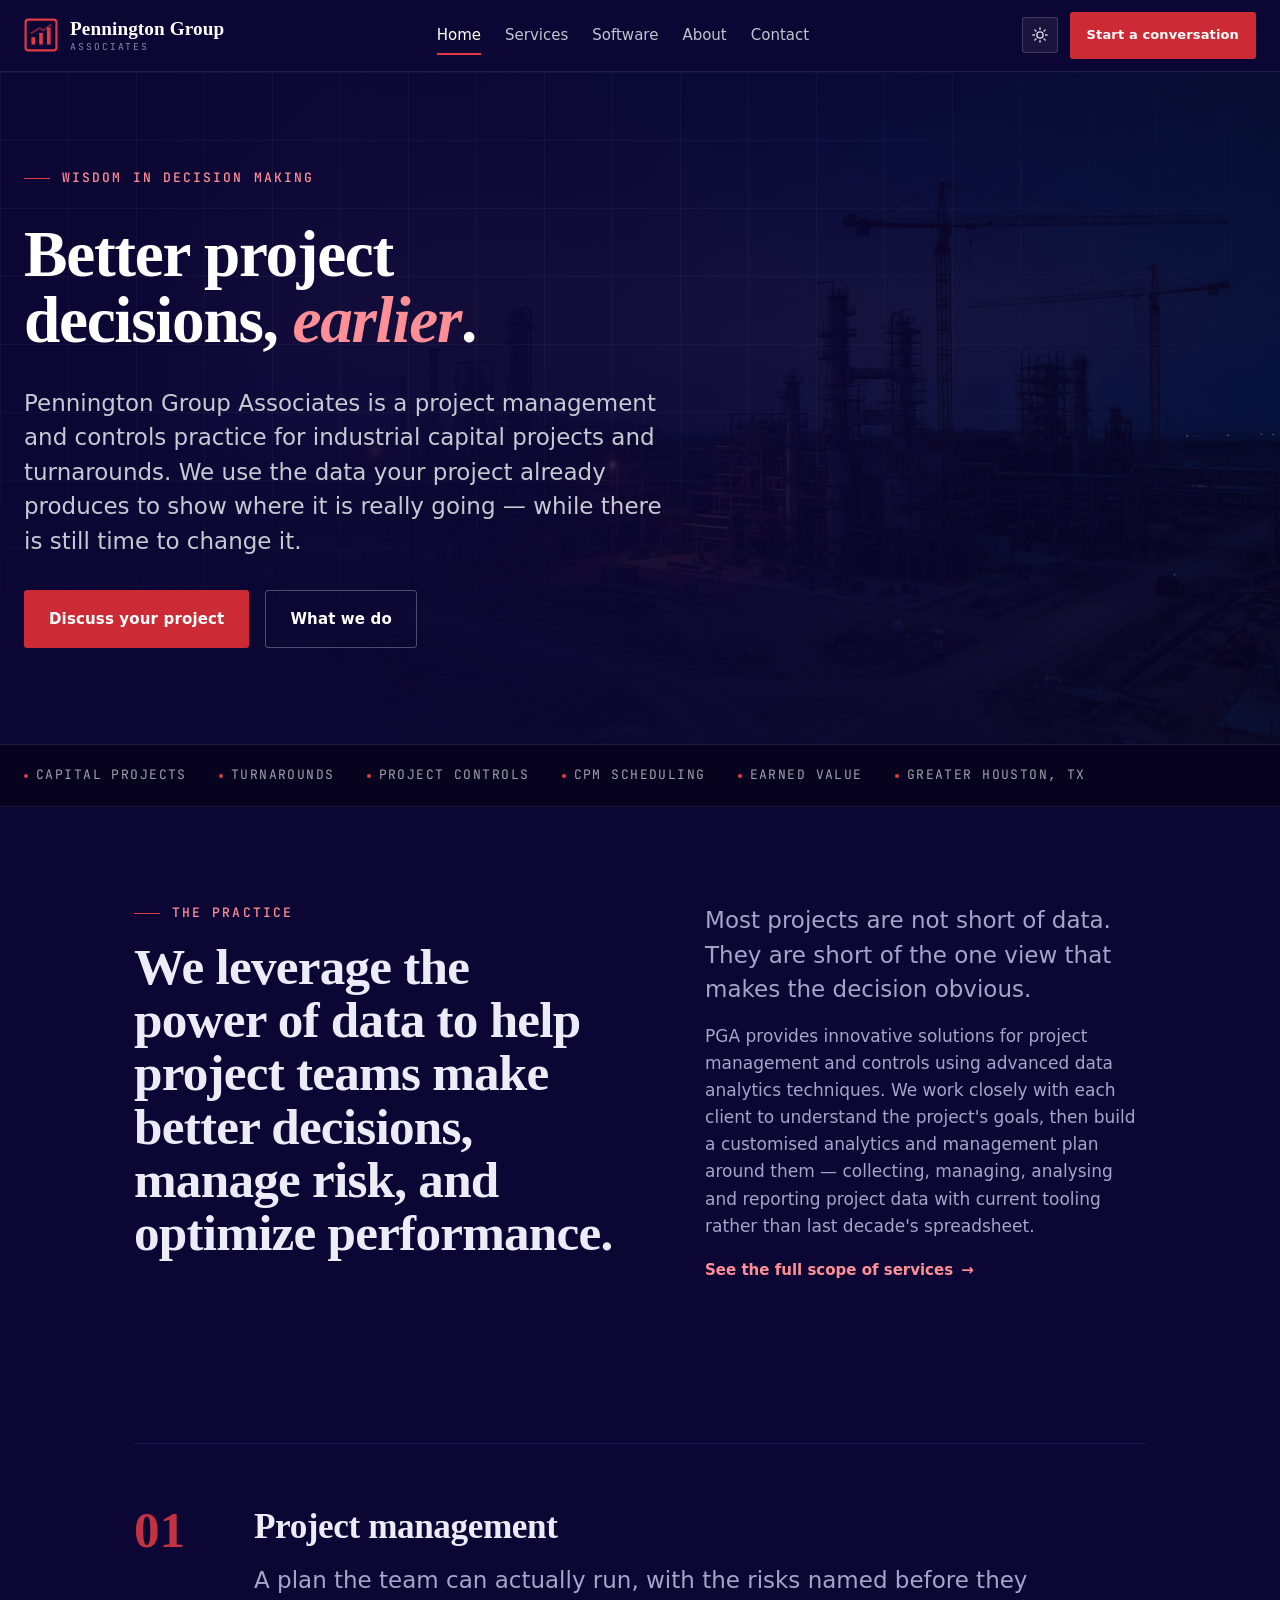
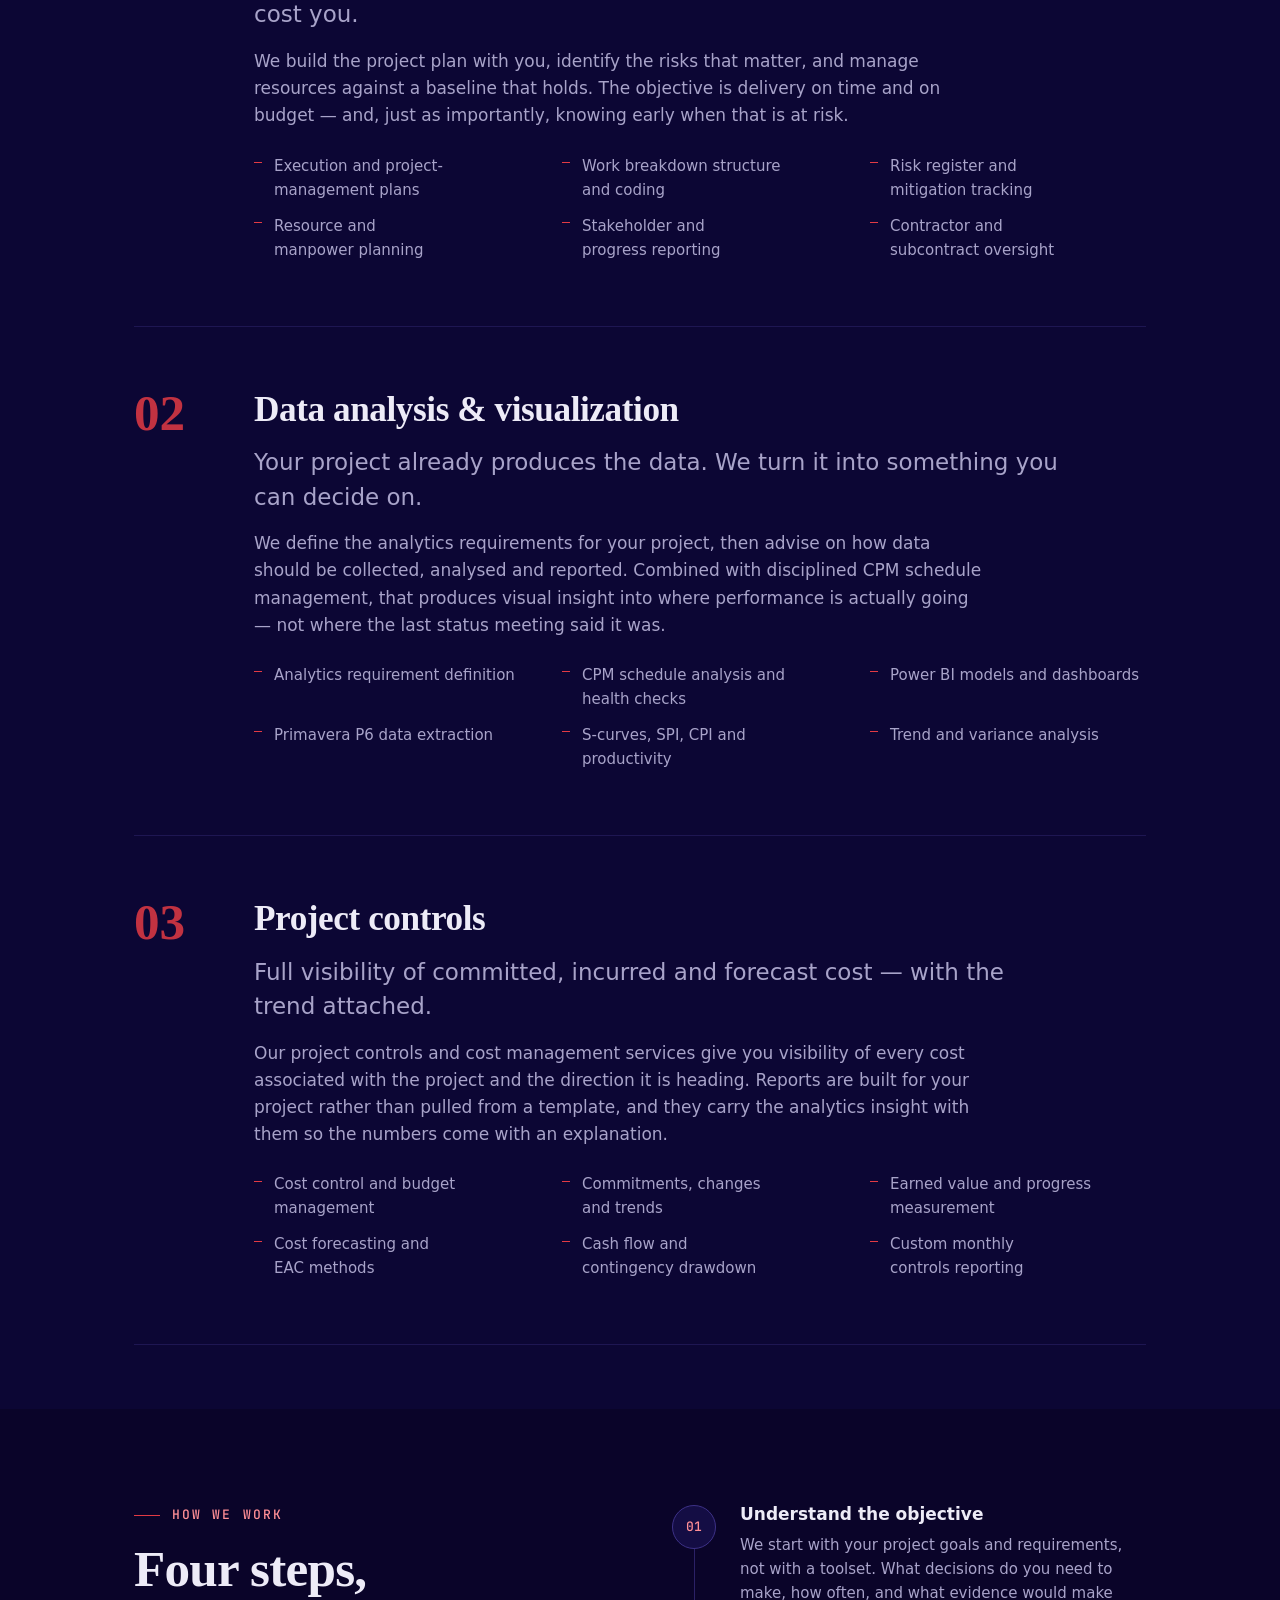
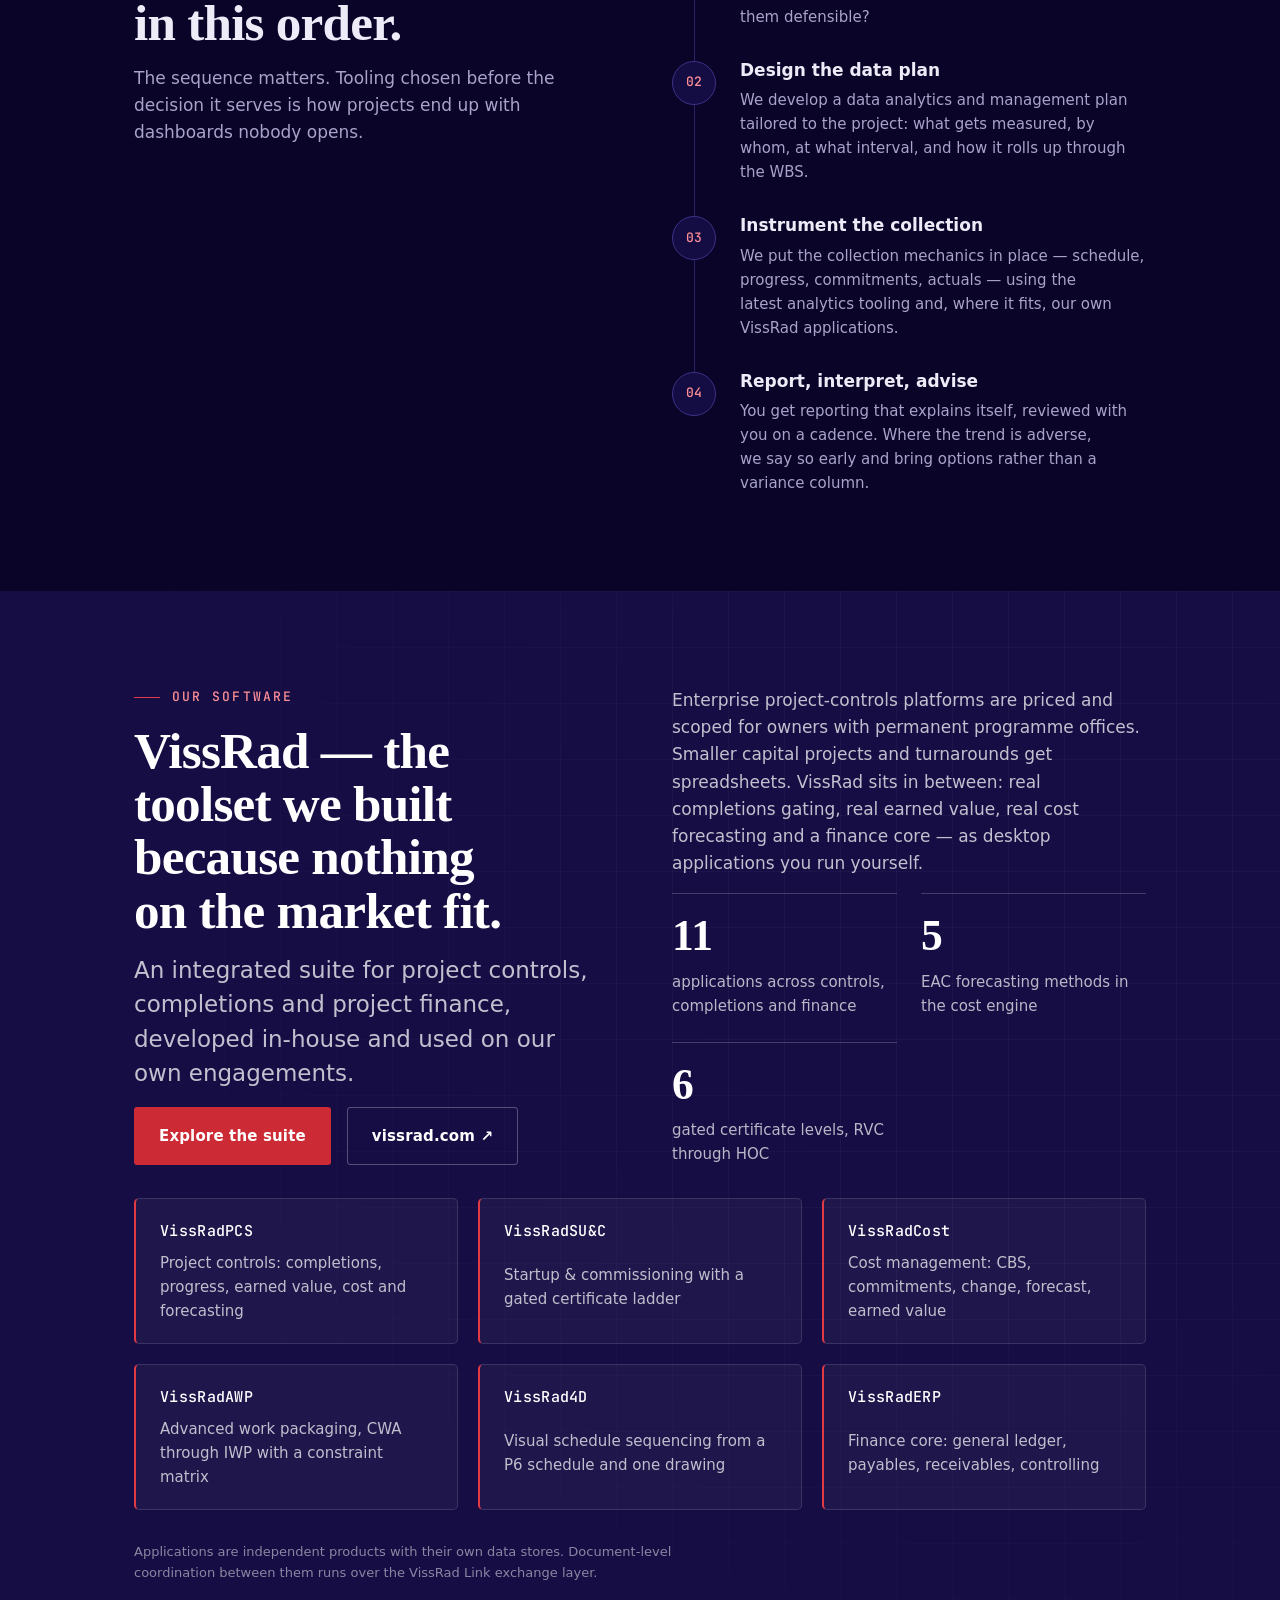
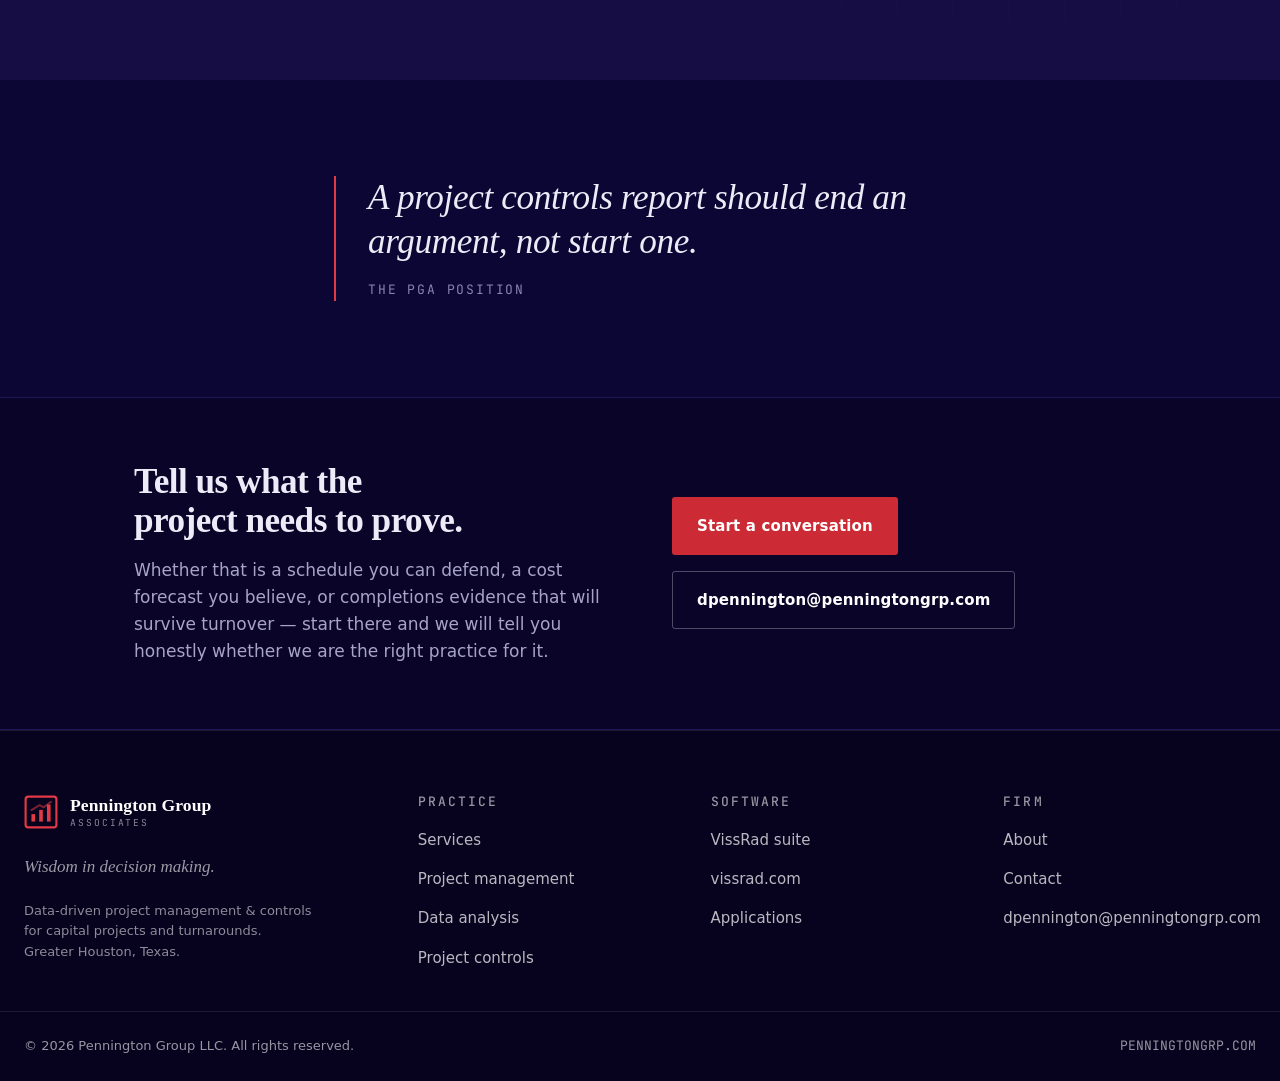
==== commit d90648b8: "Position for capital projects and turnarounds; switch display face to Bespoke Serif" ====
--- a/index.html
+++ b/index.html
@@ -4,7 +4,7 @@
 <meta charset="utf-8">
 <meta name="viewport" content="width=device-width, initial-scale=1">
 <title>Pennington Group Associates — Data-driven project management &amp; controls</title>
-<meta name="description" content="Project management, project controls and data analytics for industrial capital projects. Earned value, CPM schedule management, cost forecasting and custom reporting. Greater Houston, Texas.">
+<meta name="description" content="Project management, project controls and data analytics for industrial capital projects and turnarounds. Earned value, CPM schedule management, cost forecasting and custom reporting. Greater Houston, Texas.">
 <meta name="author" content="Pennington Group Associates">
 <meta name="theme-color" content="#0c0634">
 <link rel="icon" href="favicon.svg" type="image/svg+xml">
@@ -12,14 +12,14 @@
 <meta property="og:type" content="website">
 <meta property="og:site_name" content="Pennington Group Associates">
 <meta property="og:title" content="Pennington Group Associates — Data-driven project management &amp; controls">
-<meta property="og:description" content="Project management, project controls and data analytics for industrial capital projects. Earned value, CPM schedule management, cost forecasting and custom reporting. Greater Houston, Texas.">
+<meta property="og:description" content="Project management, project controls and data analytics for industrial capital projects and turnarounds. Earned value, CPM schedule management, cost forecasting and custom reporting. Greater Houston, Texas.">
 <meta property="og:url" content="https://penningtongrp.com/">
 <meta name="twitter:card" content="summary_large_image">
-<script>try{var t=localStorage.getItem('pga-theme');if(t==='light'||t==='dark')document.documentElement.setAttribute('data-theme',t);}catch(e){}</script>
+<script>try{var s=window['local'+'Storage'],t=s&&s.getItem('pga-theme');if(t==='light'||t==='dark')document.documentElement.setAttribute('data-theme',t);}catch(e){}</script>
 <link rel="preconnect" href="https://api.fontshare.com" crossorigin>
 <link rel="preconnect" href="https://fonts.googleapis.com">
 <link rel="preconnect" href="https://fonts.gstatic.com" crossorigin>
-<link href="https://api.fontshare.com/v2/css?f[]=boska@500,501,700,701&f[]=satoshi@400,500,700&display=swap" rel="stylesheet">
+<link href="https://api.fontshare.com/v2/css?f[]=bespoke-serif@400,401,500,501,700,701&f[]=satoshi@400,500,700&display=swap" rel="stylesheet">
 <link href="https://fonts.googleapis.com/css2?family=JetBrains+Mono:wght@400;500&display=swap" rel="stylesheet">
 <link rel="stylesheet" href="assets/css/base.css">
 <link rel="stylesheet" href="assets/css/style.css">
@@ -54,14 +54,15 @@
 <main id="main">
 
 <section class="hero">
-  <div class="hero__media"><img src="assets/img/hero.jpg" alt="" width="1600" height="900" fetchpriority="high"></div>
+  <div class="hero__media"><img src="assets/img/hero.jpg" alt="" width="1600" height="893" fetchpriority="high"></div>
   <div class="wrap">
     <div class="hero__inner">
       <p class="eyebrow">Wisdom in decision making</p>
       <h1 class="hero__title">Better project decisions, <em>earlier</em>.</h1>
       <p class="hero__lede">Pennington Group Associates is a project management and controls
-        practice for industrial capital projects. We use the data your project already
-        produces to show where it is really going — while there is still time to change it.</p>
+        practice for industrial capital projects and turnarounds. We use the data your project
+        already produces to show where it is really going — while there is still time to
+        change it.</p>
       <div class="hero__cta">
         <a class="btn btn--primary" href="contact.html">Discuss your project</a>
         <a class="btn btn--ghost" href="services.html">What we do</a>
@@ -72,11 +73,11 @@
 
 <div class="specstrip">
   <div class="wrap specstrip__inner">
+    <span>Capital projects</span>
+    <span>Turnarounds</span>
     <span>Project controls</span>
-    <span>CPM schedule management</span>
+    <span>CPM scheduling</span>
     <span>Earned value</span>
-    <span>Cost forecasting</span>
-    <span>Data visualization</span>
     <span>Greater Houston, TX</span>
   </div>
 </div>
@@ -191,7 +192,8 @@
       </div>
       <div class="stack reveal">
         <p class="body-muted">Enterprise project-controls platforms are priced and scoped for
-          owners with permanent programme offices. Smaller capital projects get spreadsheets.
+          owners with permanent programme offices. Smaller capital projects and turnarounds get
+          spreadsheets.
           VissRad sits in between: real completions gating, real earned value, real cost
           forecasting and a finance core — as desktop applications you run yourself.</p>
         <div class="statrow">
@@ -250,7 +252,7 @@
         </span>
       </a>
       <p class="footer__tag">Wisdom in decision making.</p>
-      <p class="tiny" style="margin-top:var(--space-5)">Data-driven project management &amp; controls.<br>Greater Houston, Texas.</p>
+      <p class="tiny" style="margin-top:var(--space-5)">Data-driven project management &amp; controls<br>for capital projects and turnarounds.<br>Greater Houston, Texas.</p>
     </div>
     <div>
       <h4>Practice</h4>
--- a/assets/css/style.css
+++ b/assets/css/style.css
@@ -35,7 +35,7 @@
   --content-wide: 1300px;
 
   /* Fonts */
-  --font-display: 'Boska', 'Iowan Old Style', Georgia, serif;
+  --font-display: 'Bespoke Serif', 'Iowan Old Style', Georgia, serif;
   --font-body: 'Satoshi', 'Segoe UI', system-ui, sans-serif;
   --font-mono: 'JetBrains Mono', ui-monospace, monospace;
 
@@ -780,7 +780,10 @@
   background-size: 60px 60px;
   mask-image: radial-gradient(ellipse 80% 90% at 15% 10%, #000 40%, transparent 100%);
 }
-.pagehead__inner { padding-block: clamp(var(--space-16), 8vw, var(--space-24)); max-width: 44rem; }
+.pagehead__inner {
+  padding-block: clamp(var(--space-14), 7vw, var(--space-20)) clamp(var(--space-12), 5vw, var(--space-16));
+  max-width: 44rem;
+}
 .pagehead .h-hero { color: #fff; font-size: var(--text-2xl); }
 .pagehead .lede { color: rgba(255, 255, 255, 0.76); }
 .pagehead > .wrap > .pagehead__inner > * + * { margin-top: var(--space-5); }
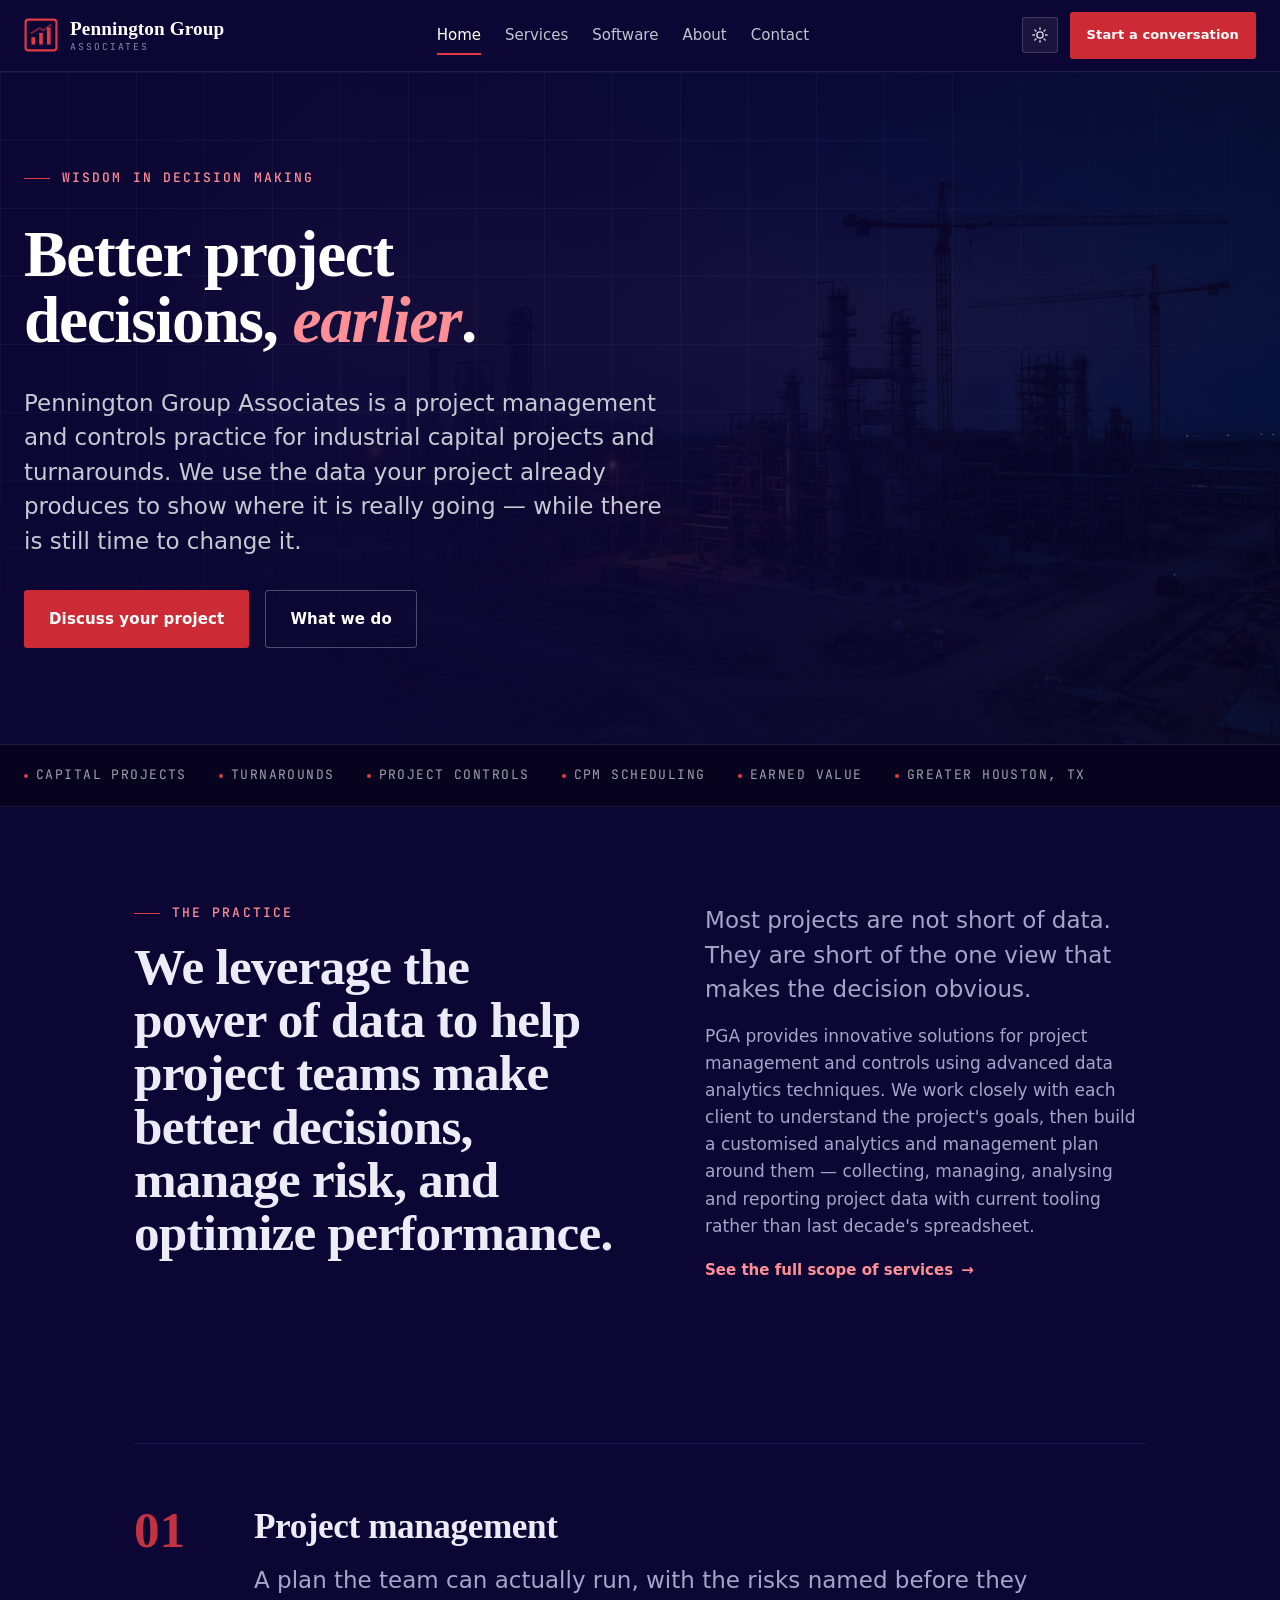
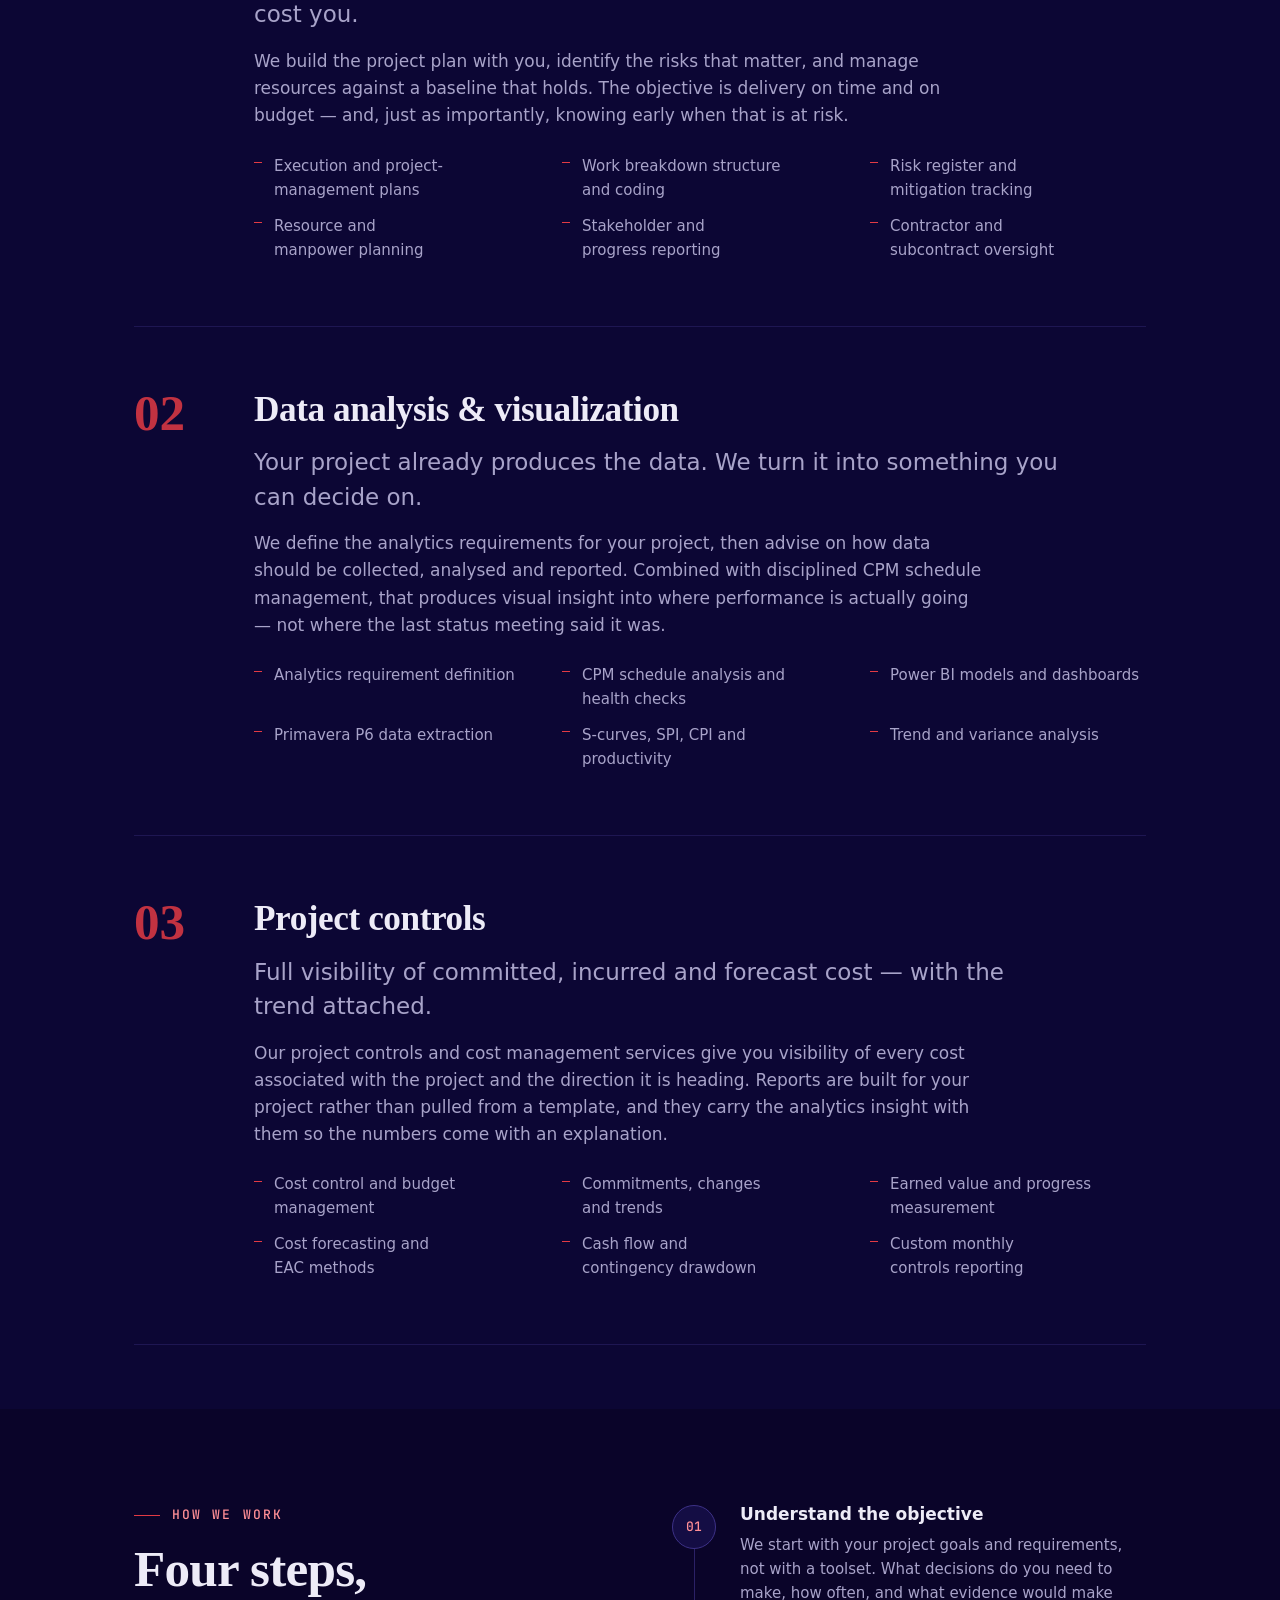
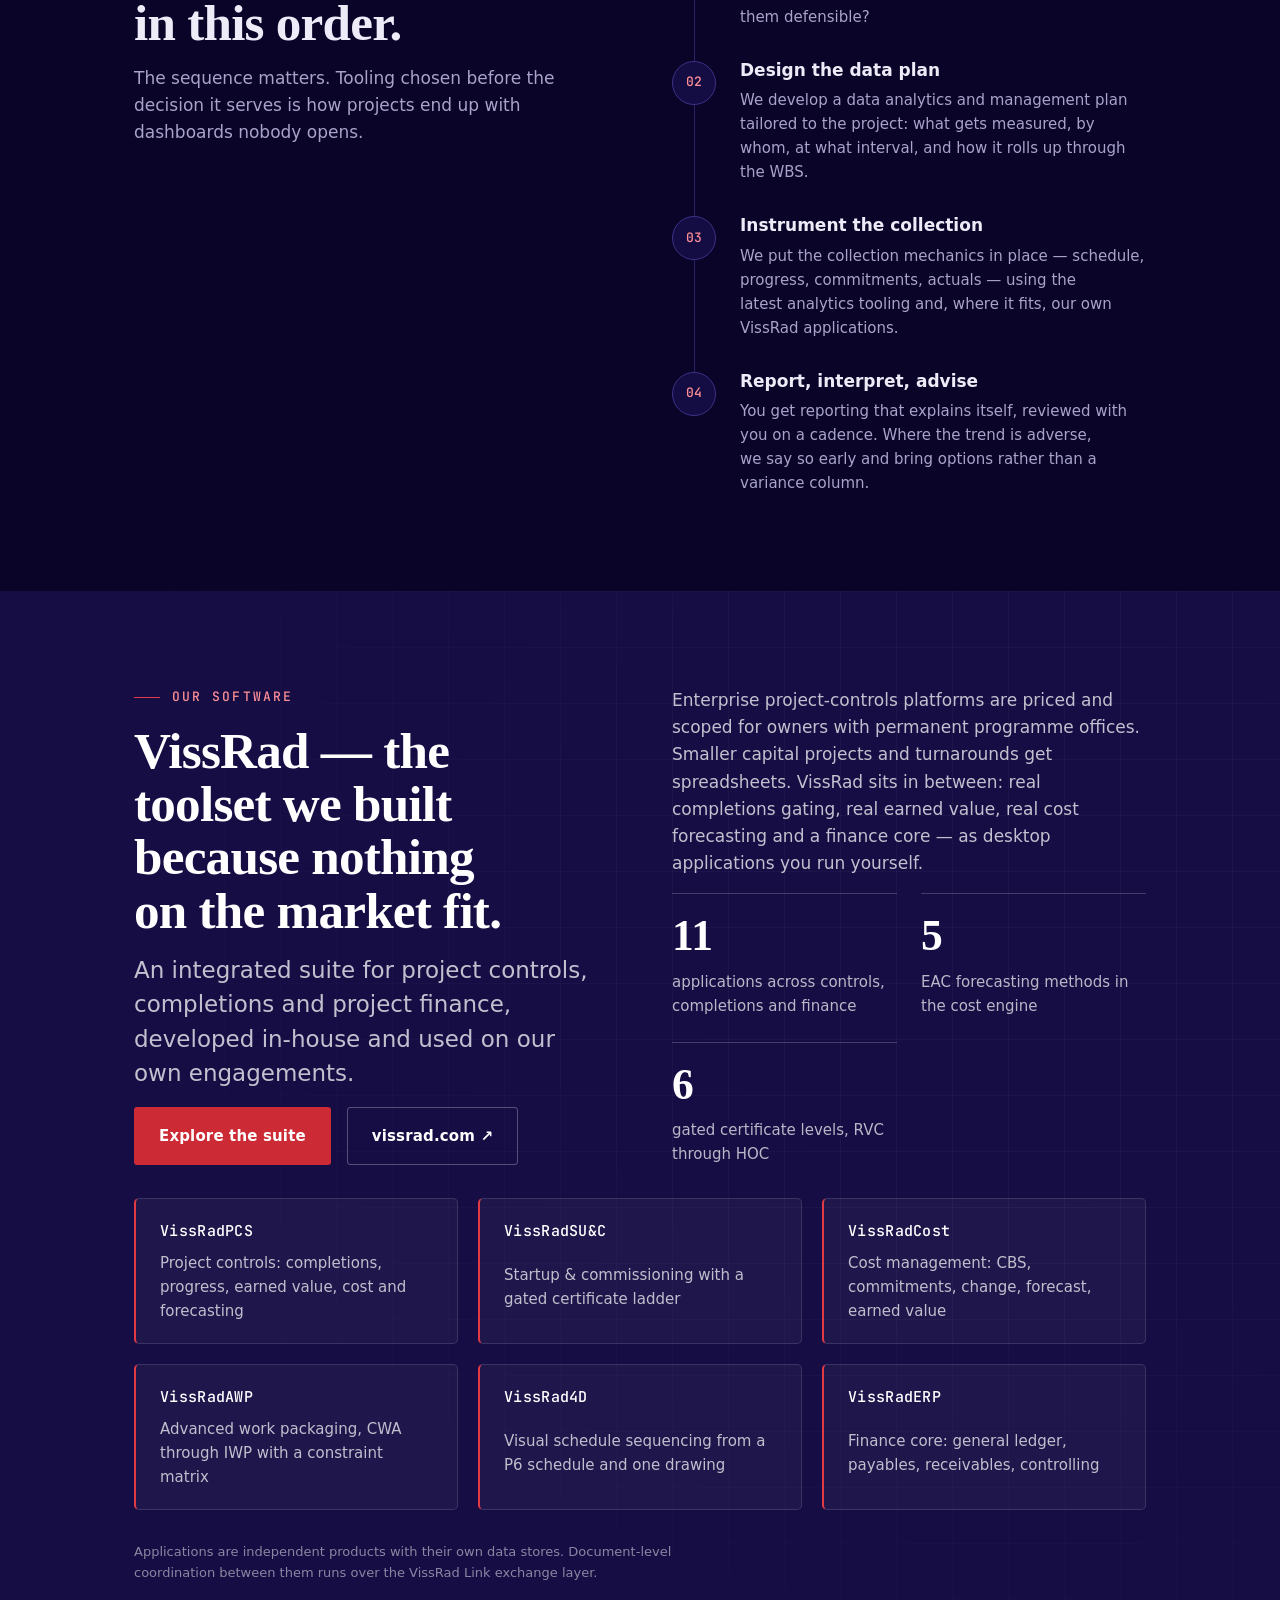
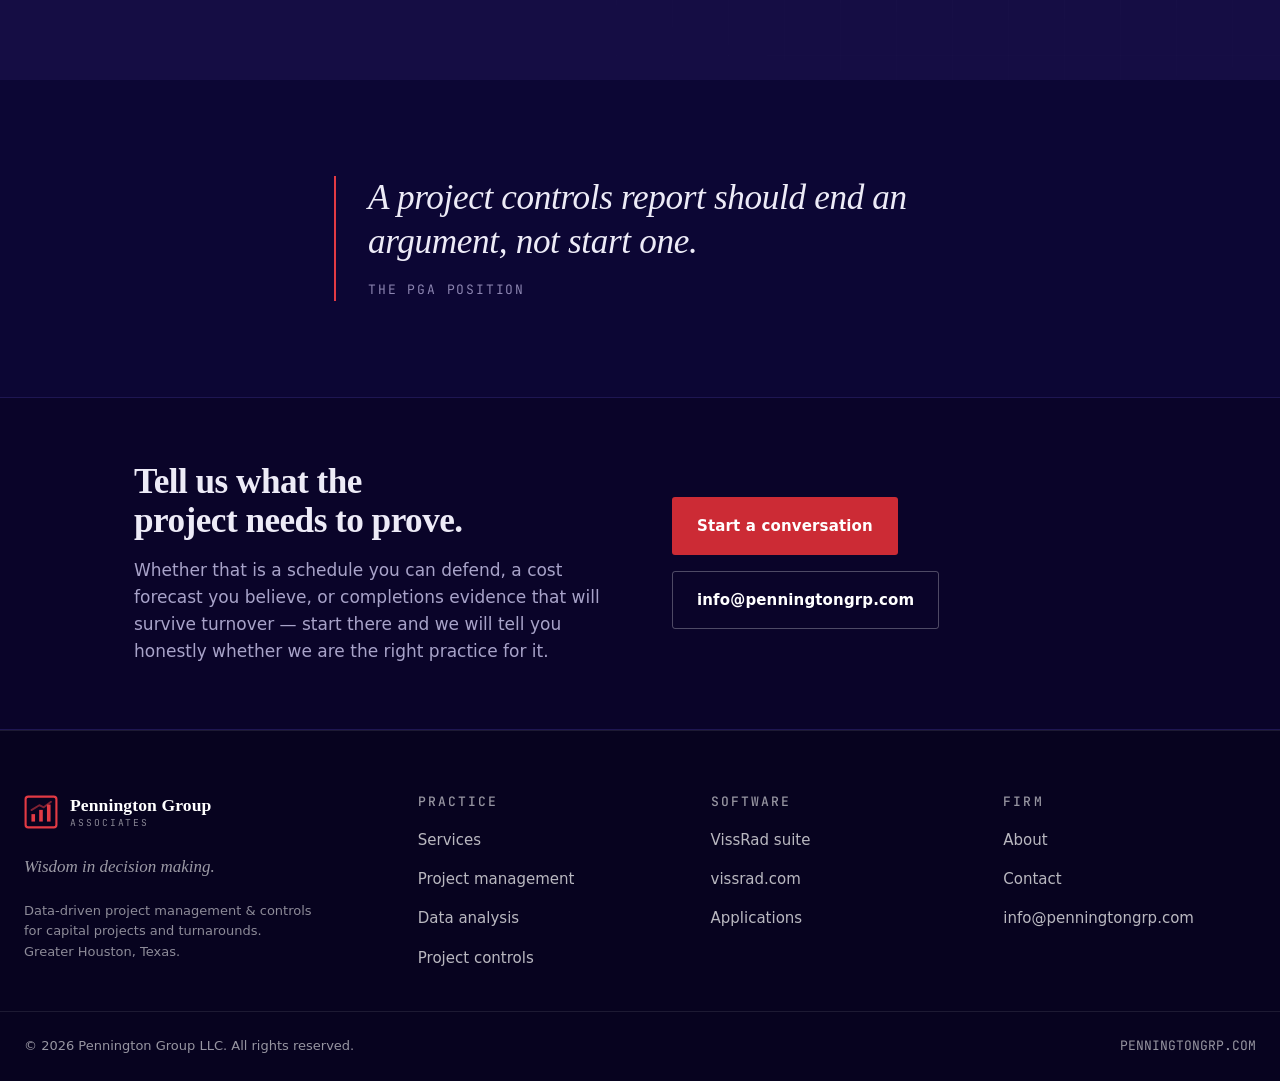
==== commit f50ae266: "Route contact to info@penningtongrp.com" ====
--- a/index.html
+++ b/index.html
@@ -235,7 +235,7 @@
     </div>
     <div class="btn-row reveal" style="align-items:center">
       <a class="btn btn--primary" href="contact.html">Start a conversation</a>
-      <a class="btn btn--ghost" href="mailto:dpennington@penningtongrp.com">dpennington@penningtongrp.com</a>
+      <a class="btn btn--ghost" href="mailto:info@penningtongrp.com">info@penningtongrp.com</a>
     </div>
   </div>
 </section>
@@ -276,7 +276,7 @@
       <ul role="list">
         <li><a href="about.html">About</a></li>
         <li><a href="contact.html">Contact</a></li>
-        <li><a href="mailto:dpennington@penningtongrp.com">dpennington@penningtongrp.com</a></li>
+        <li><a href="mailto:info@penningtongrp.com">info@penningtongrp.com</a></li>
       </ul>
     </div>
   </div>
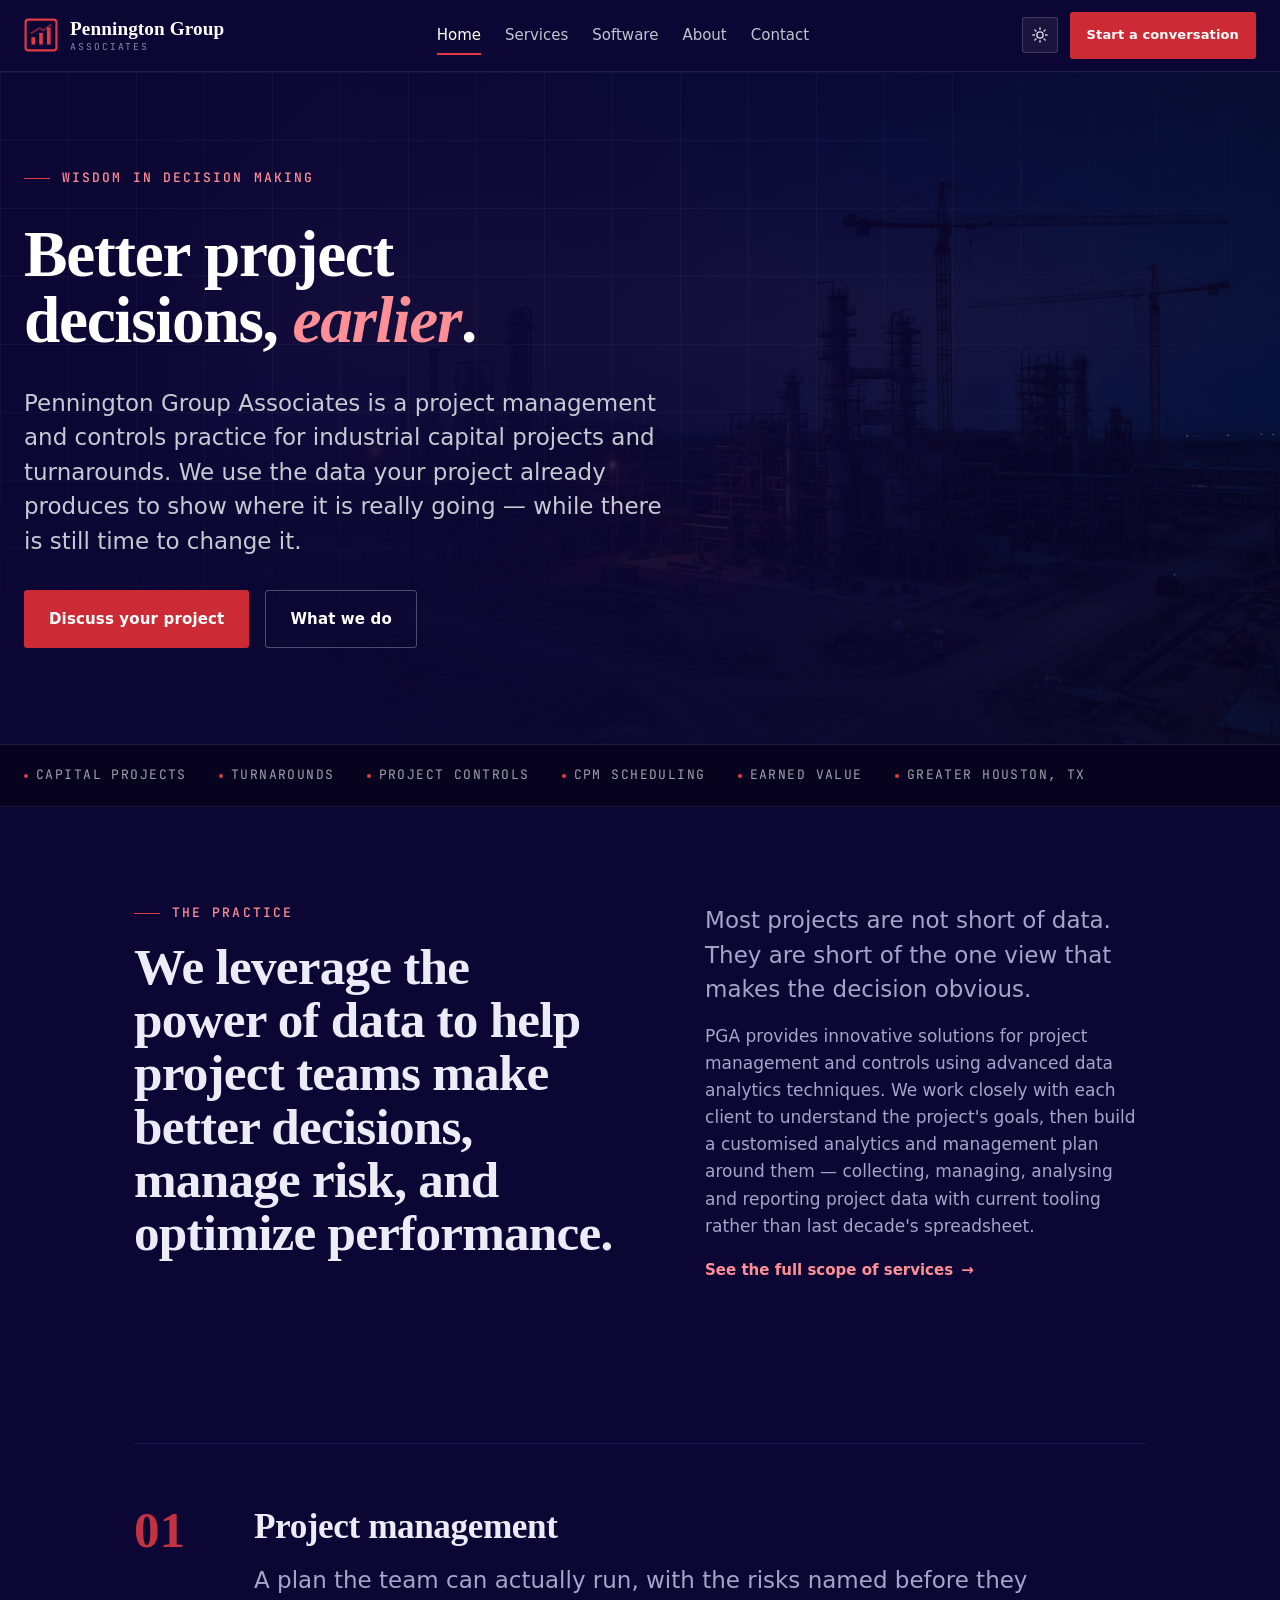
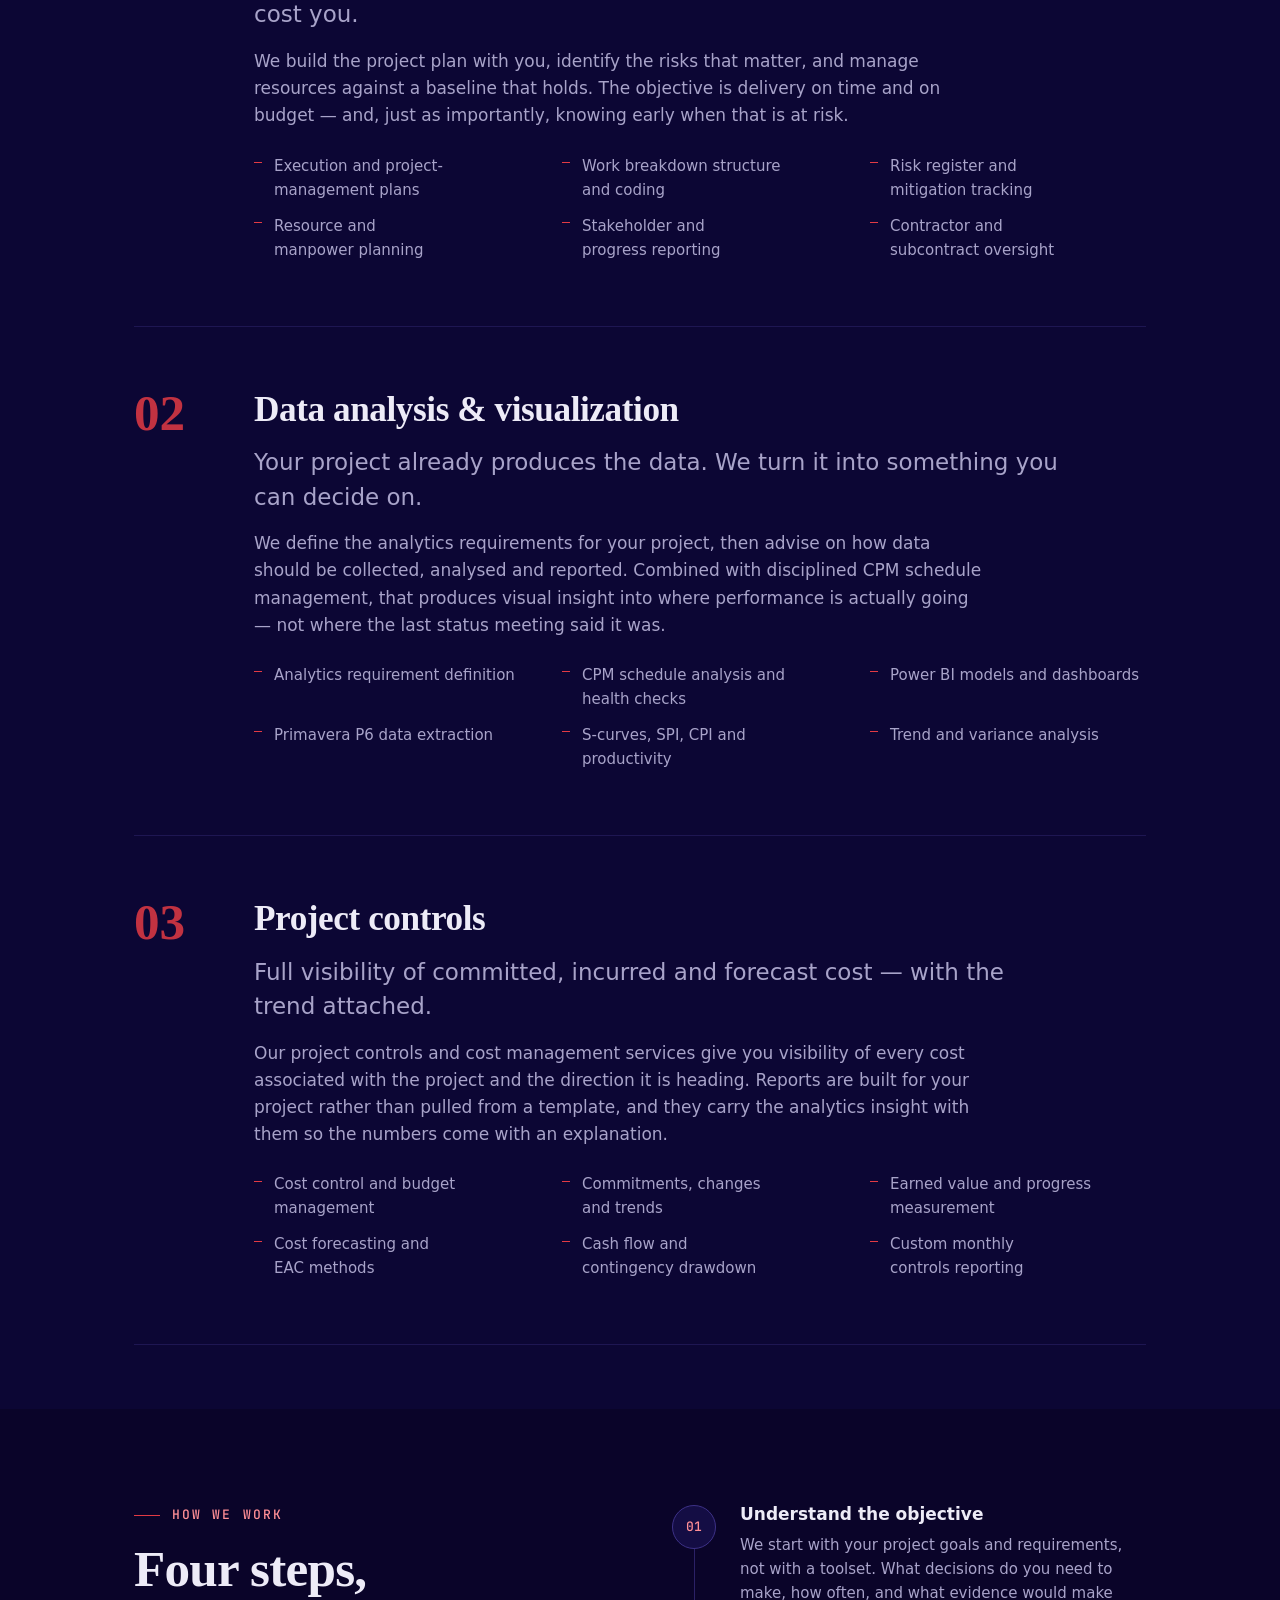
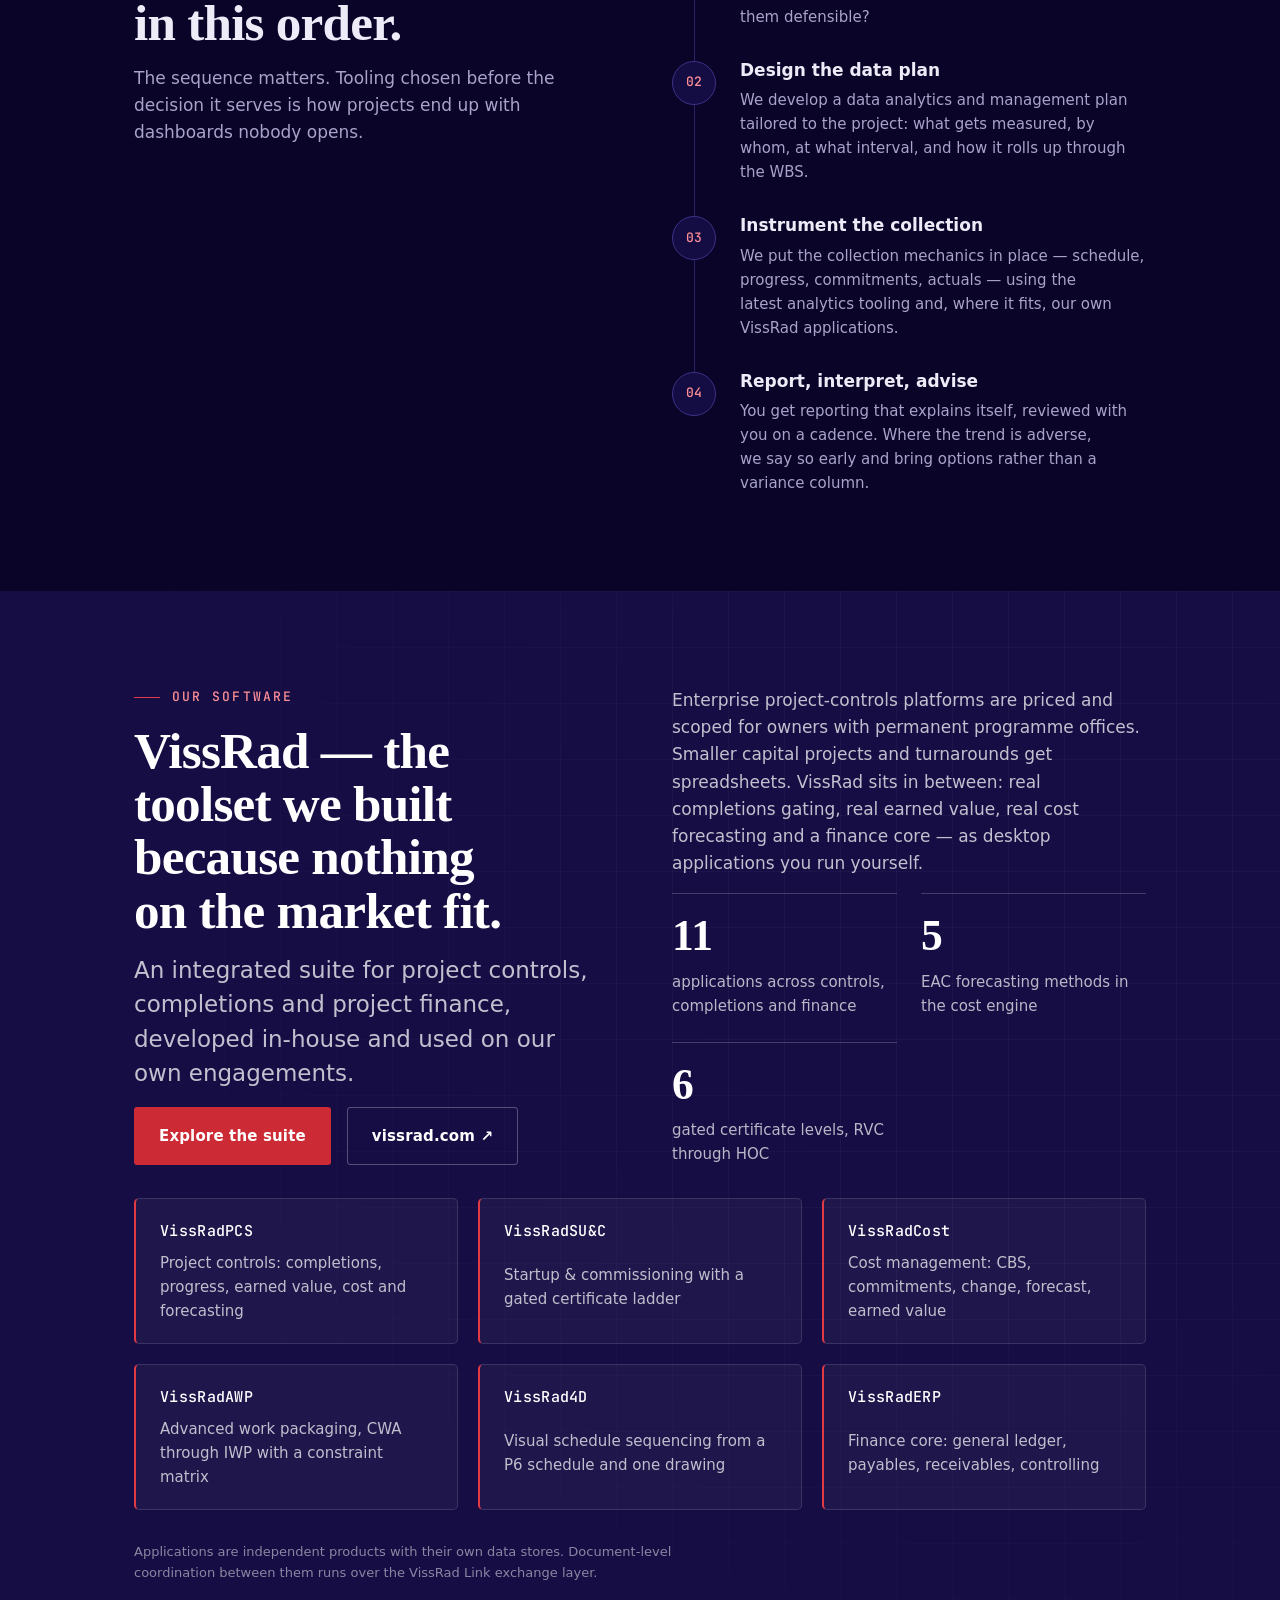
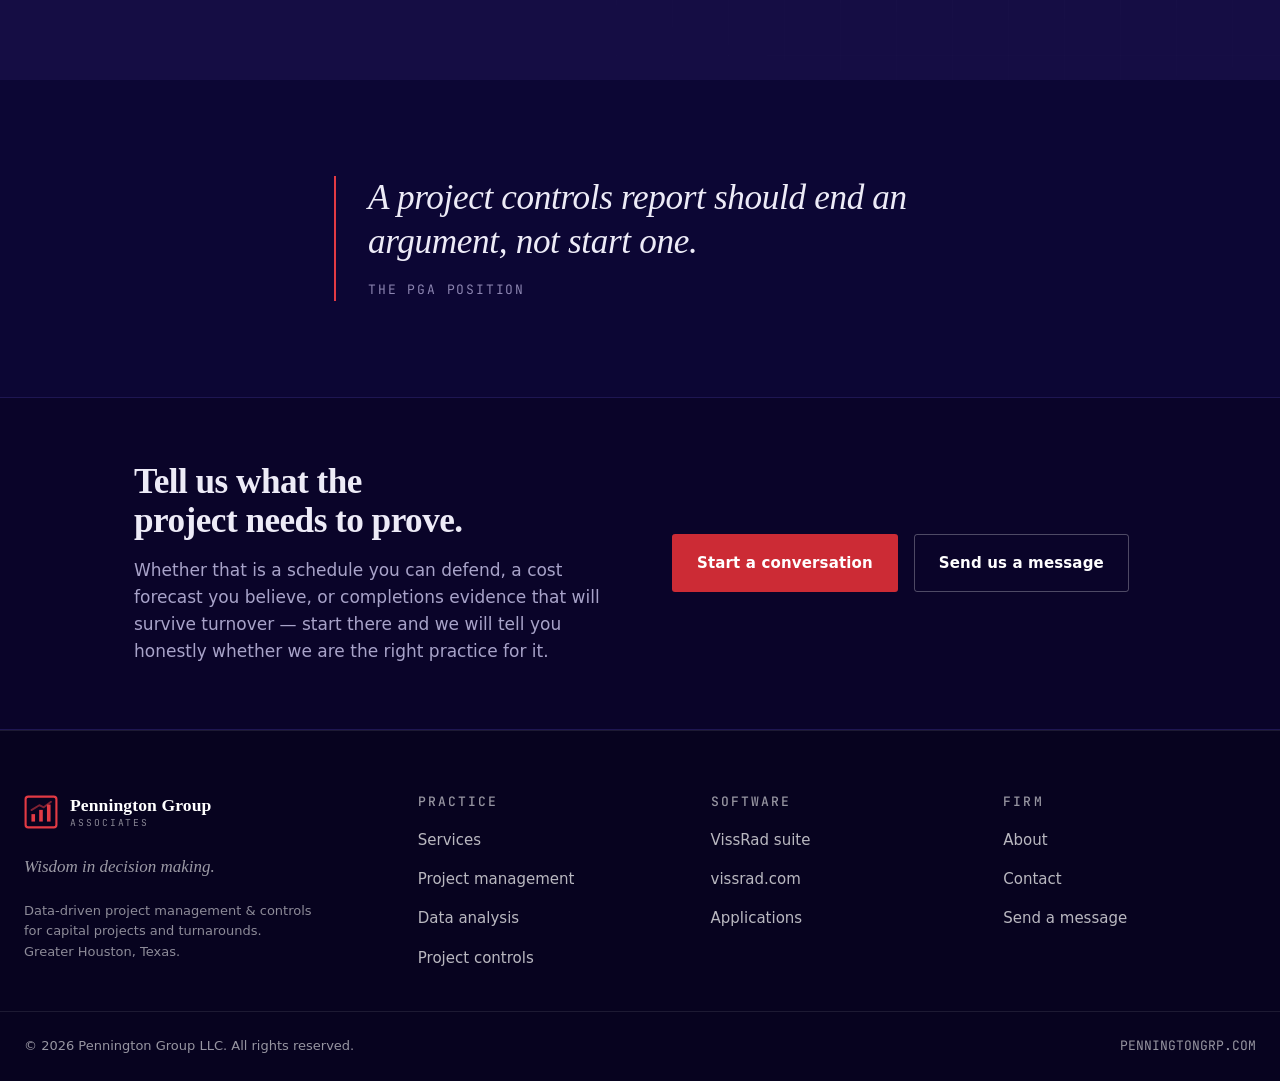
==== commit cb9ebd0b: "Route the contact form through a hashed endpoint and stop publishing an inbox address" ====
--- a/index.html
+++ b/index.html
@@ -235,7 +235,7 @@
     </div>
     <div class="btn-row reveal" style="align-items:center">
       <a class="btn btn--primary" href="contact.html">Start a conversation</a>
-      <a class="btn btn--ghost" href="mailto:info@penningtongrp.com">info@penningtongrp.com</a>
+      <a class="btn btn--ghost" href="contact.html">Send us a message</a>
     </div>
   </div>
 </section>
@@ -276,7 +276,7 @@
       <ul role="list">
         <li><a href="about.html">About</a></li>
         <li><a href="contact.html">Contact</a></li>
-        <li><a href="mailto:info@penningtongrp.com">info@penningtongrp.com</a></li>
+        <li><a href="contact.html">Send a message</a></li>
       </ul>
     </div>
   </div>
--- a/assets/css/style.css
+++ b/assets/css/style.css
@@ -758,6 +758,9 @@
 .field textarea { min-height: 8rem; resize: vertical; }
 .field__hint { font-size: var(--text-xs); color: var(--color-text-faint); }
 .form__status { font-size: var(--text-sm); color: var(--color-accent-text); min-height: 1.4em; }
+.form__status[data-state="ok"] { color: var(--color-good); }
+.form__status[data-state="error"] { color: #ff9a8f; }
+.form__status[data-state="busy"] { color: var(--color-text-muted); }
 
 /* ==========================================================================
    Page head (inner pages)
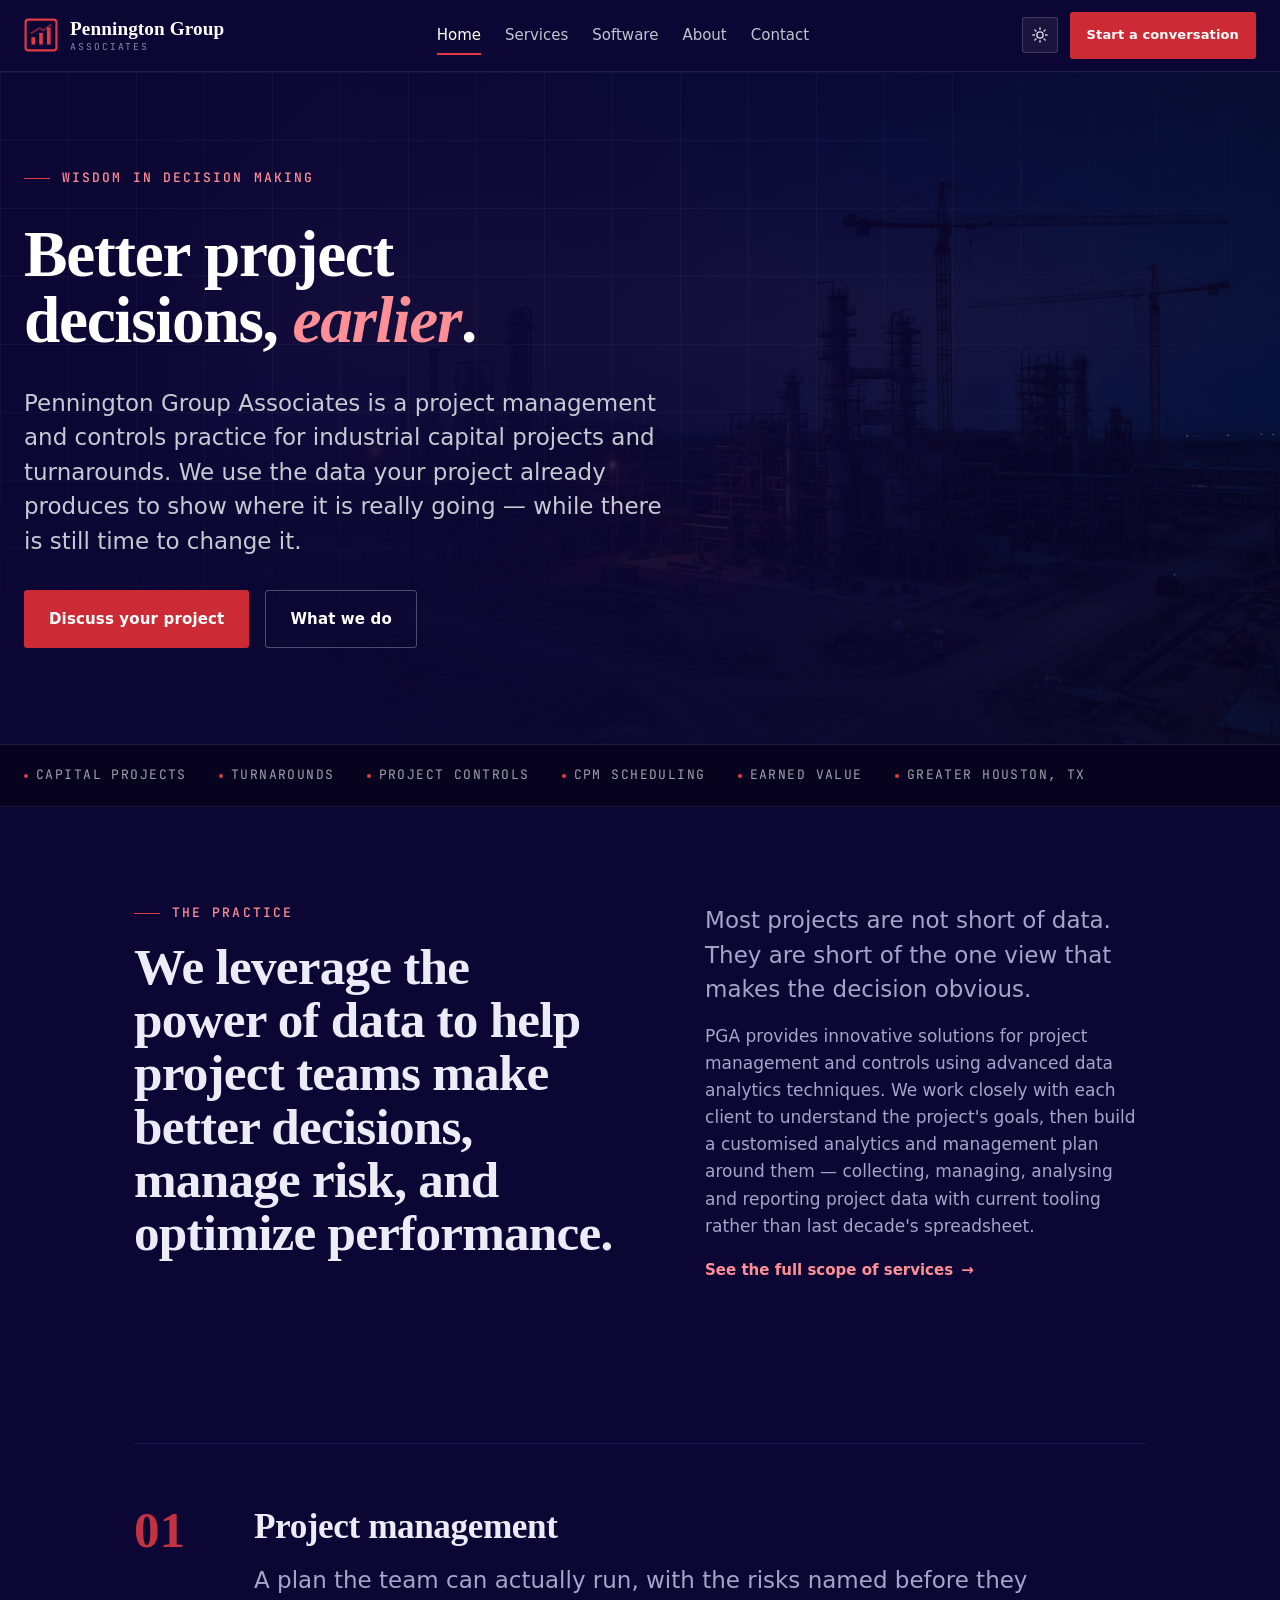
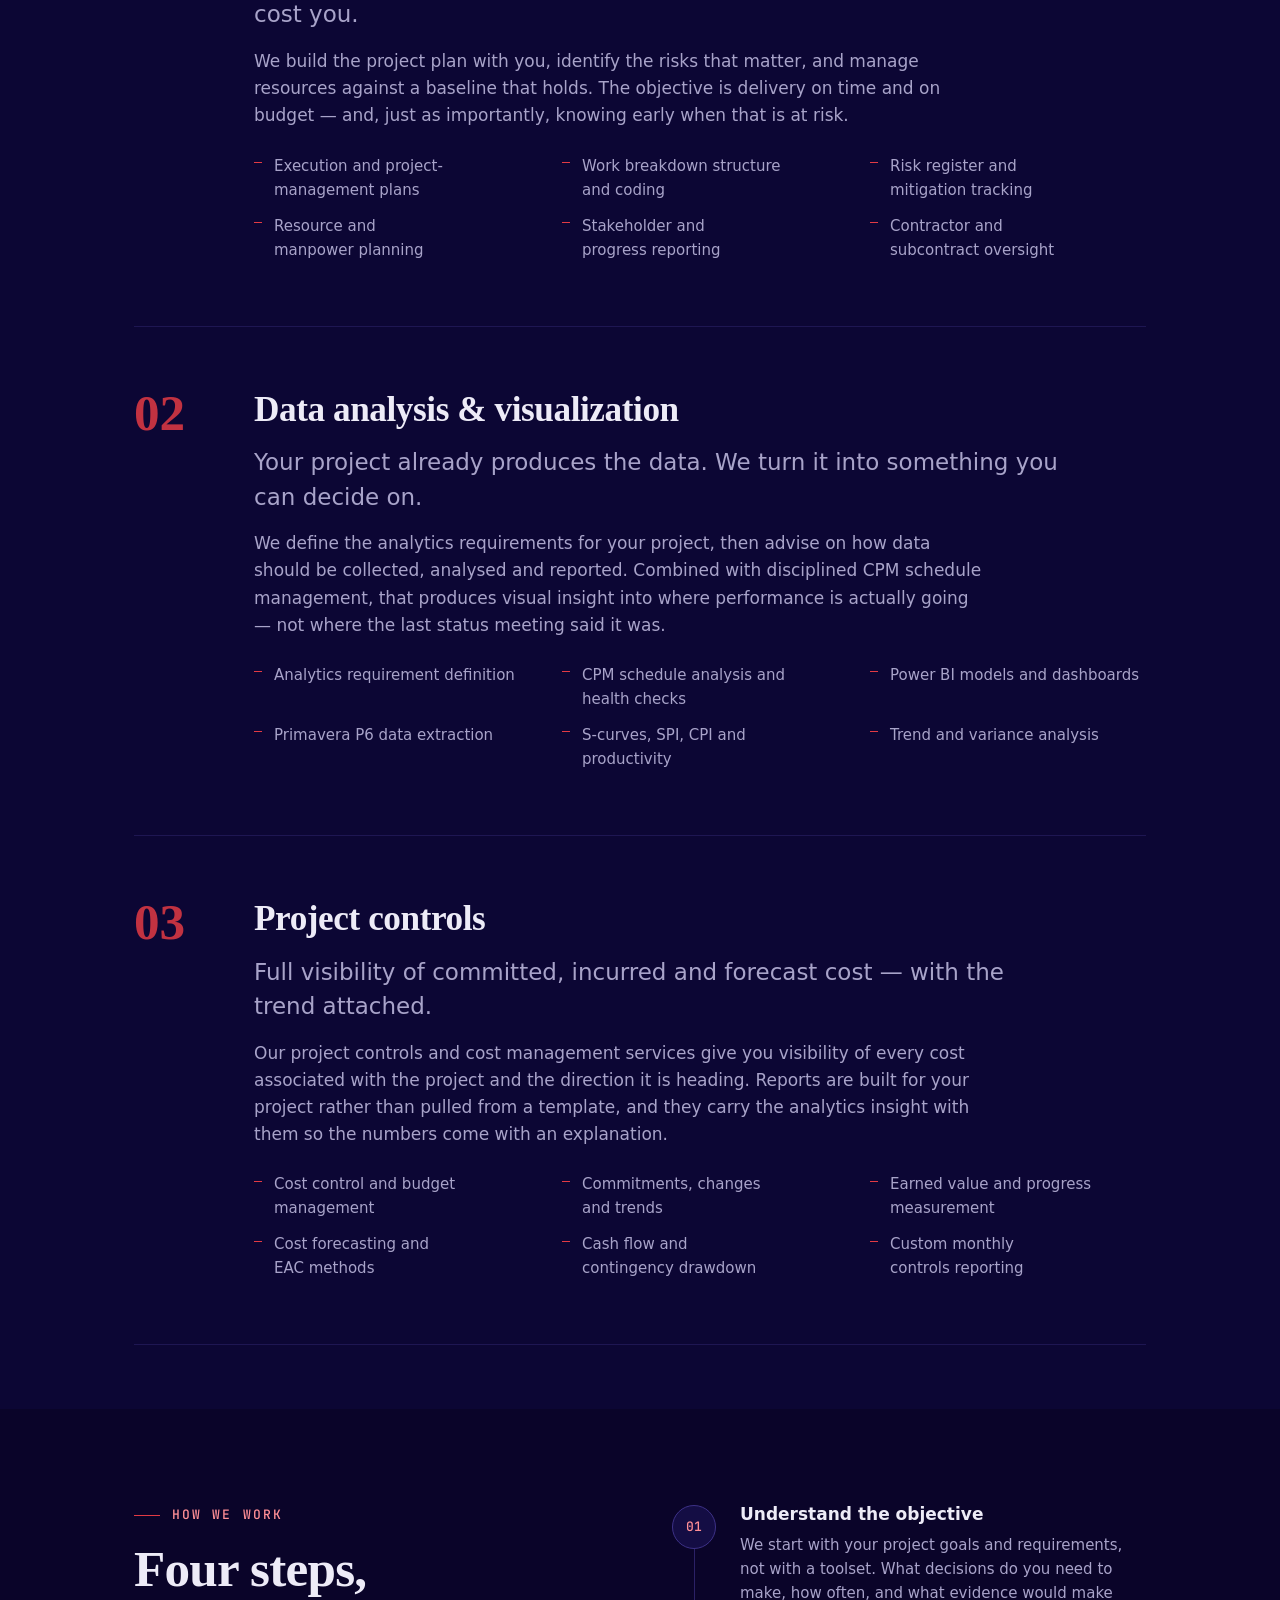
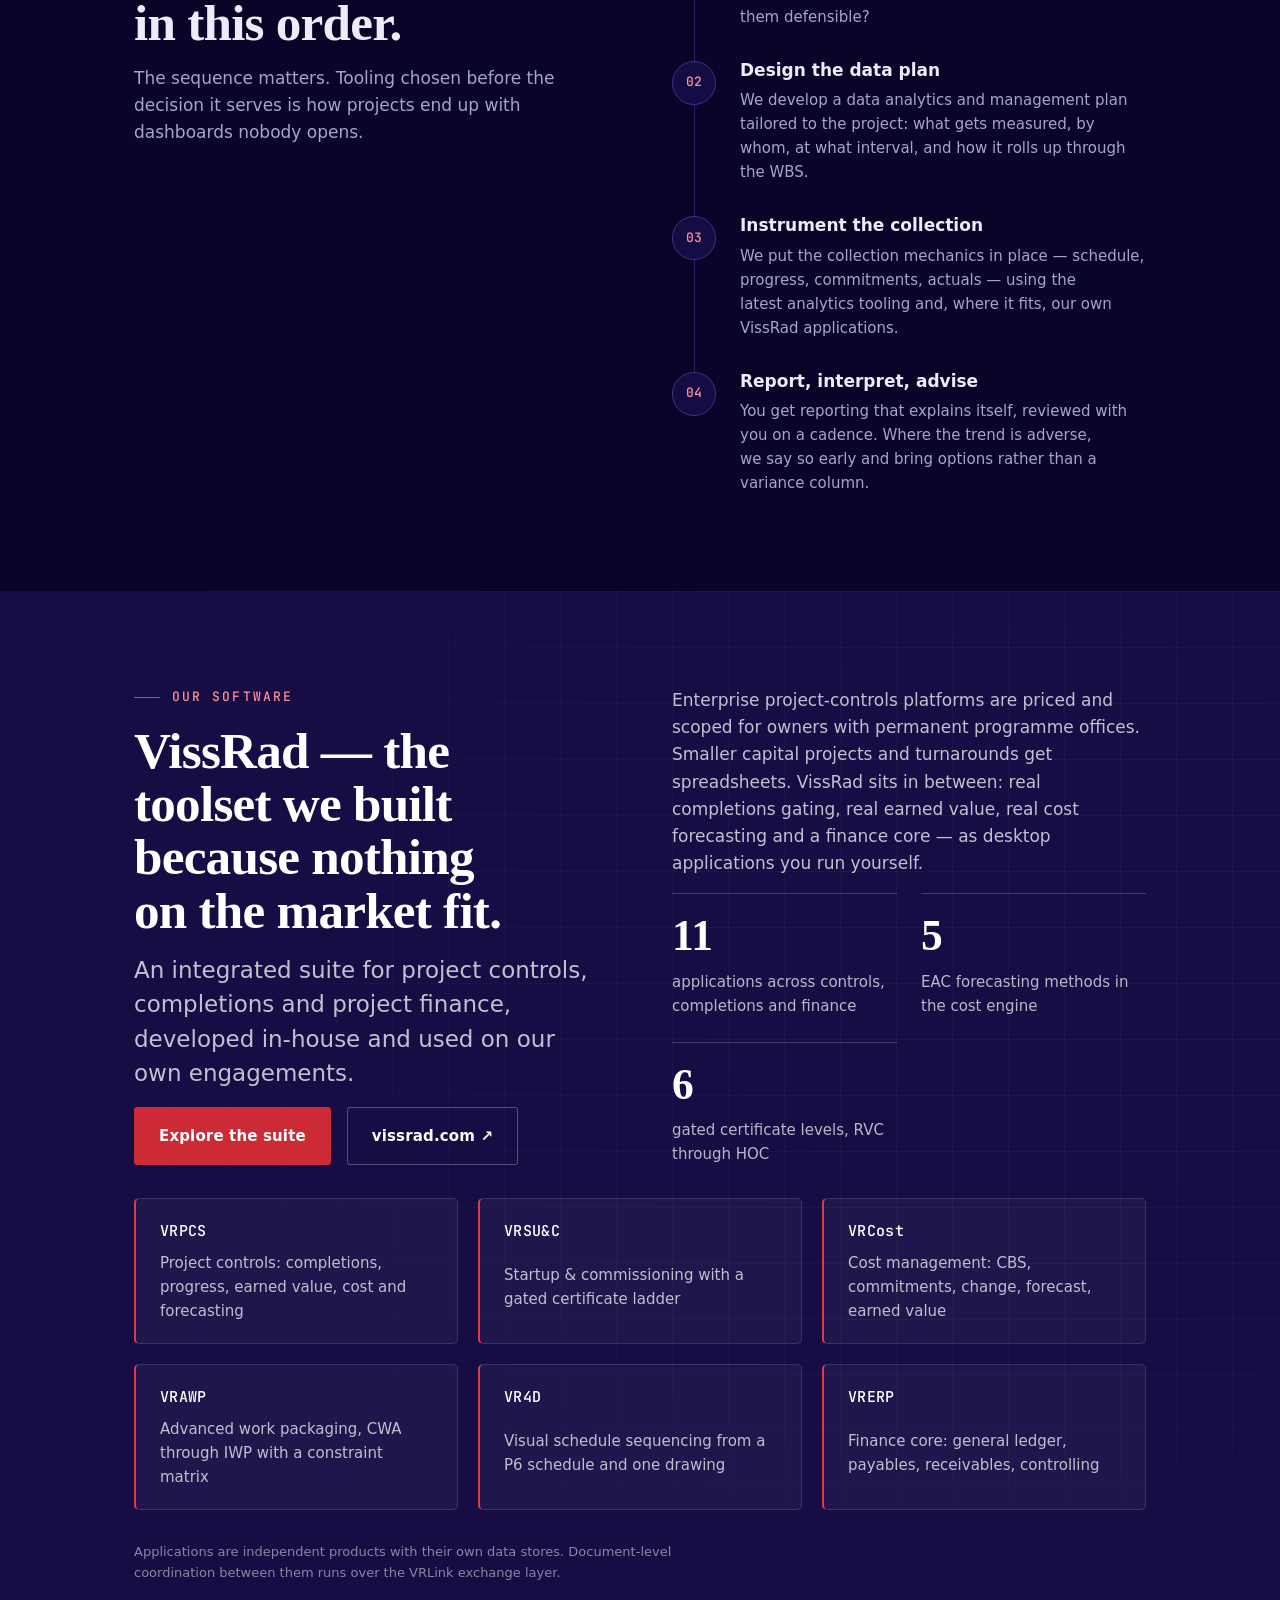
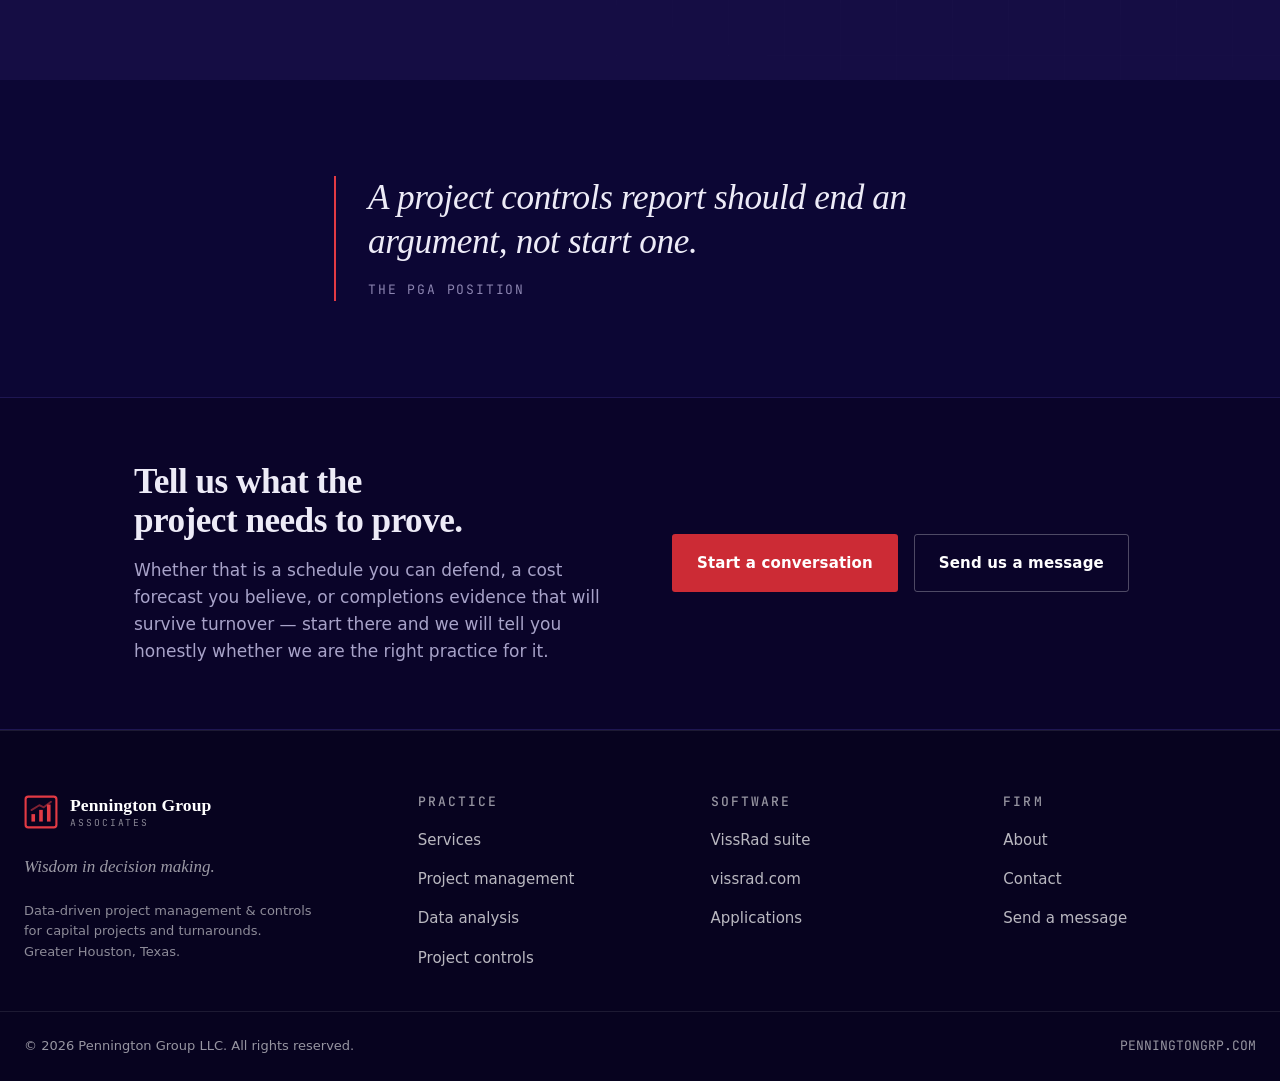
==== commit 97adf53e: "VissRad tool names: VR instead of VissRad" ====
--- a/index.html
+++ b/index.html
@@ -204,15 +204,15 @@
       </div>
     </div>
     <div class="mods reveal">
-      <div class="mod"><span class="mod__name">VissRadPCS</span><span class="mod__role">Project controls: completions, progress, earned value, cost and forecasting</span></div>
-      <div class="mod"><span class="mod__name">VissRadSU&amp;C</span><span class="mod__role">Startup &amp; commissioning with a gated certificate ladder</span></div>
-      <div class="mod"><span class="mod__name">VissRadCost</span><span class="mod__role">Cost management: CBS, commitments, change, forecast, earned value</span></div>
-      <div class="mod"><span class="mod__name">VissRadAWP</span><span class="mod__role">Advanced work packaging, CWA through IWP with a constraint matrix</span></div>
-      <div class="mod"><span class="mod__name">VissRad4D</span><span class="mod__role">Visual schedule sequencing from a P6 schedule and one drawing</span></div>
-      <div class="mod"><span class="mod__name">VissRadERP</span><span class="mod__role">Finance core: general ledger, payables, receivables, controlling</span></div>
+      <div class="mod"><span class="mod__name">VRPCS</span><span class="mod__role">Project controls: completions, progress, earned value, cost and forecasting</span></div>
+      <div class="mod"><span class="mod__name">VRSU&amp;C</span><span class="mod__role">Startup &amp; commissioning with a gated certificate ladder</span></div>
+      <div class="mod"><span class="mod__name">VRCost</span><span class="mod__role">Cost management: CBS, commitments, change, forecast, earned value</span></div>
+      <div class="mod"><span class="mod__name">VRAWP</span><span class="mod__role">Advanced work packaging, CWA through IWP with a constraint matrix</span></div>
+      <div class="mod"><span class="mod__name">VR4D</span><span class="mod__role">Visual schedule sequencing from a P6 schedule and one drawing</span></div>
+      <div class="mod"><span class="mod__name">VRERP</span><span class="mod__role">Finance core: general ledger, payables, receivables, controlling</span></div>
     </div>
     <p class="tiny reveal">Applications are independent products with their own data stores.
-      Document-level coordination between them runs over the VissRad Link exchange layer.</p>
+      Document-level coordination between them runs over the VRLink exchange layer.</p>
   </div>
 </section>
 
